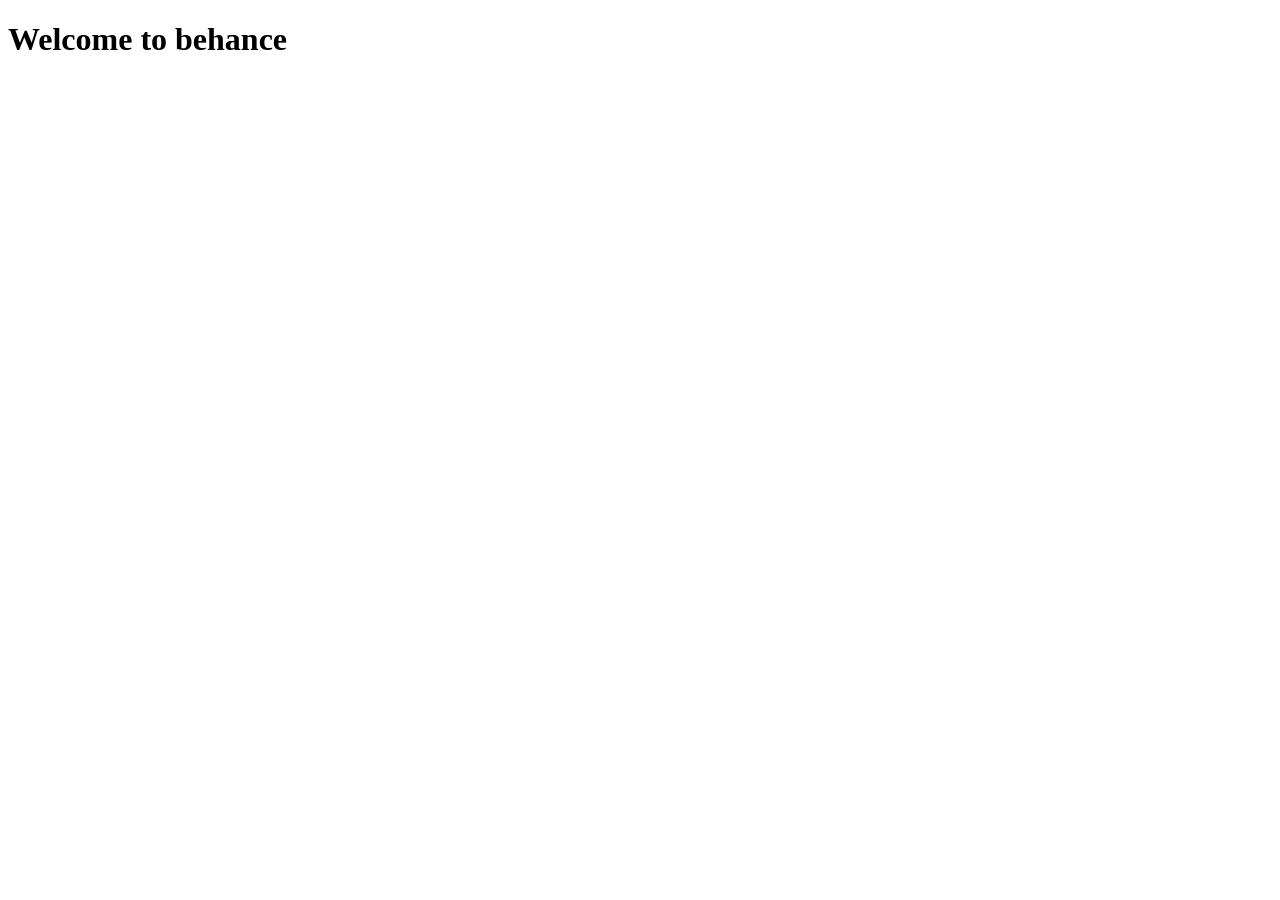
==== index.html @ bd097ae9 "all" ====
<!DOCTYPE html>
<html lang="en">
<head>
    <meta charset="UTF-8">
    <meta name="viewport" content="width=device-width, initial-scale=1.0">
    <title>Document</title>
</head>
<body>
    <div>
        <h1>Welcome to behance</h1>
    </div>
</body>
</html>
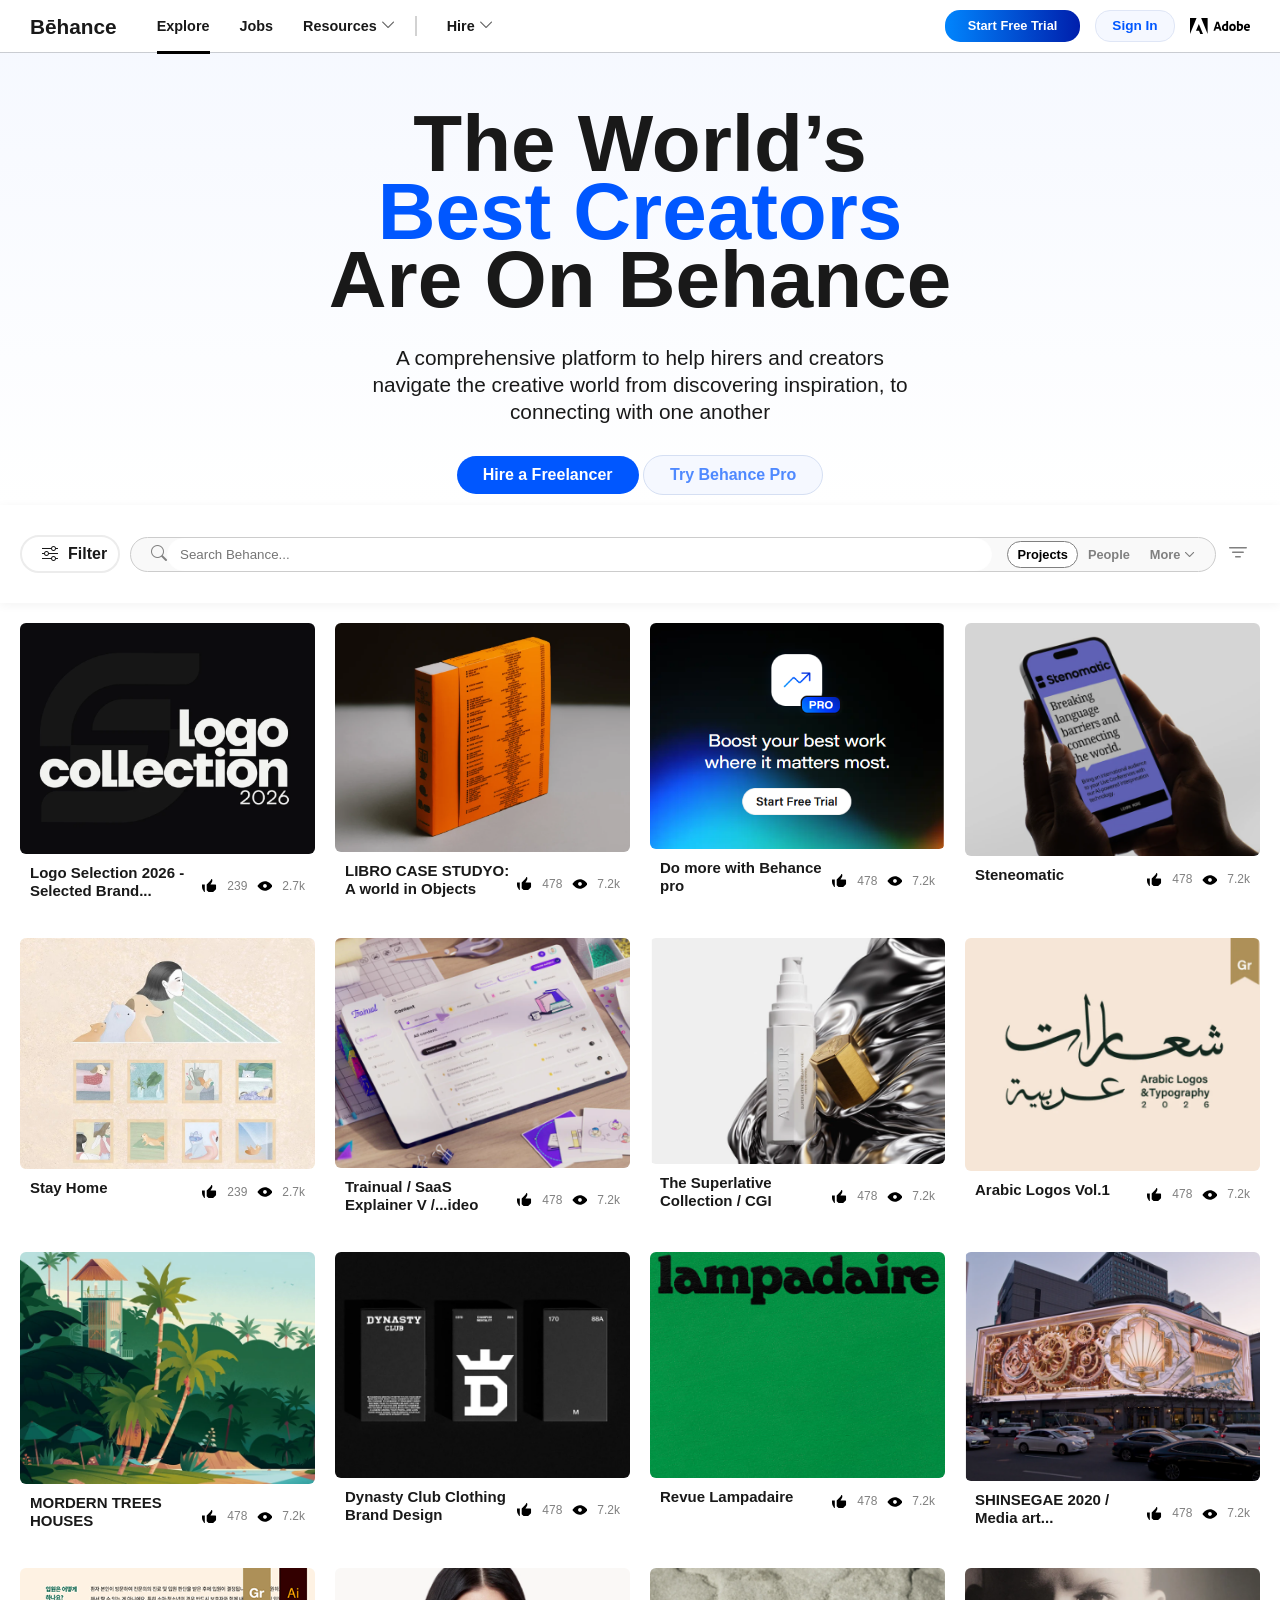
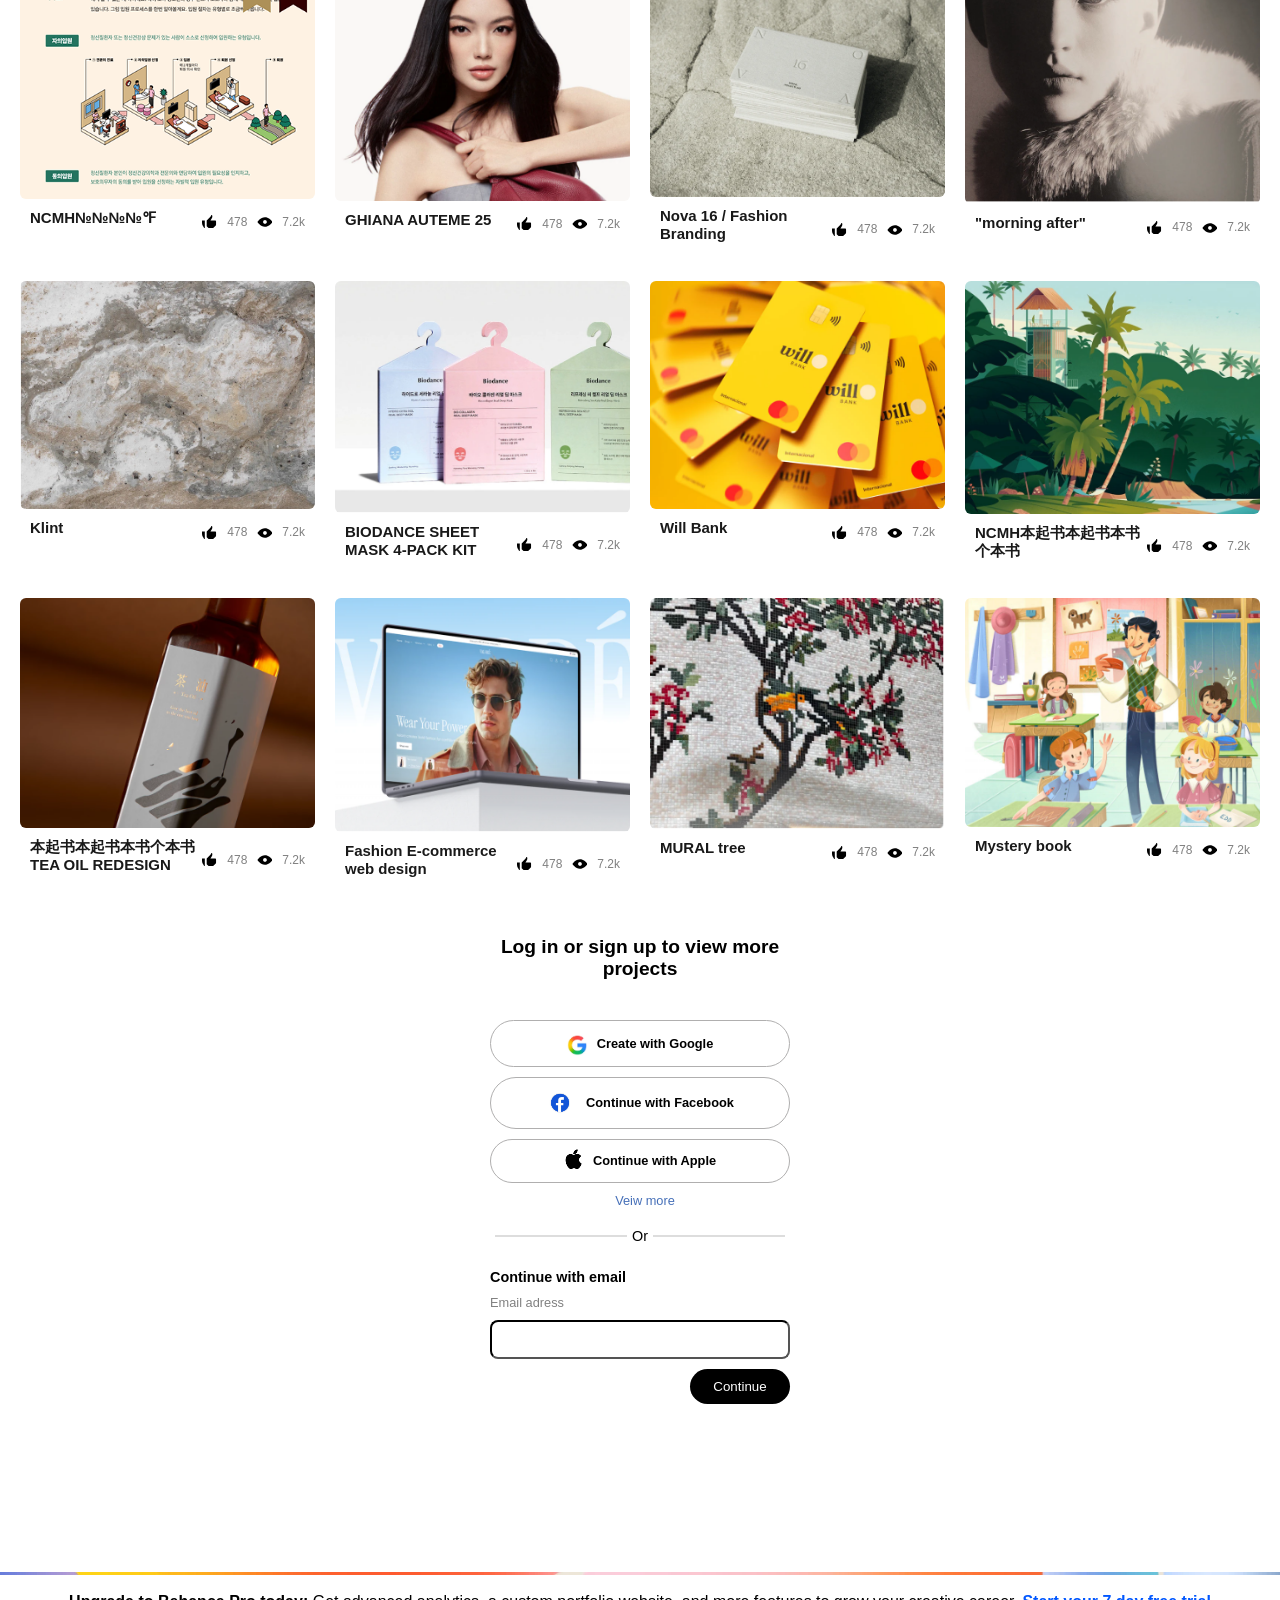
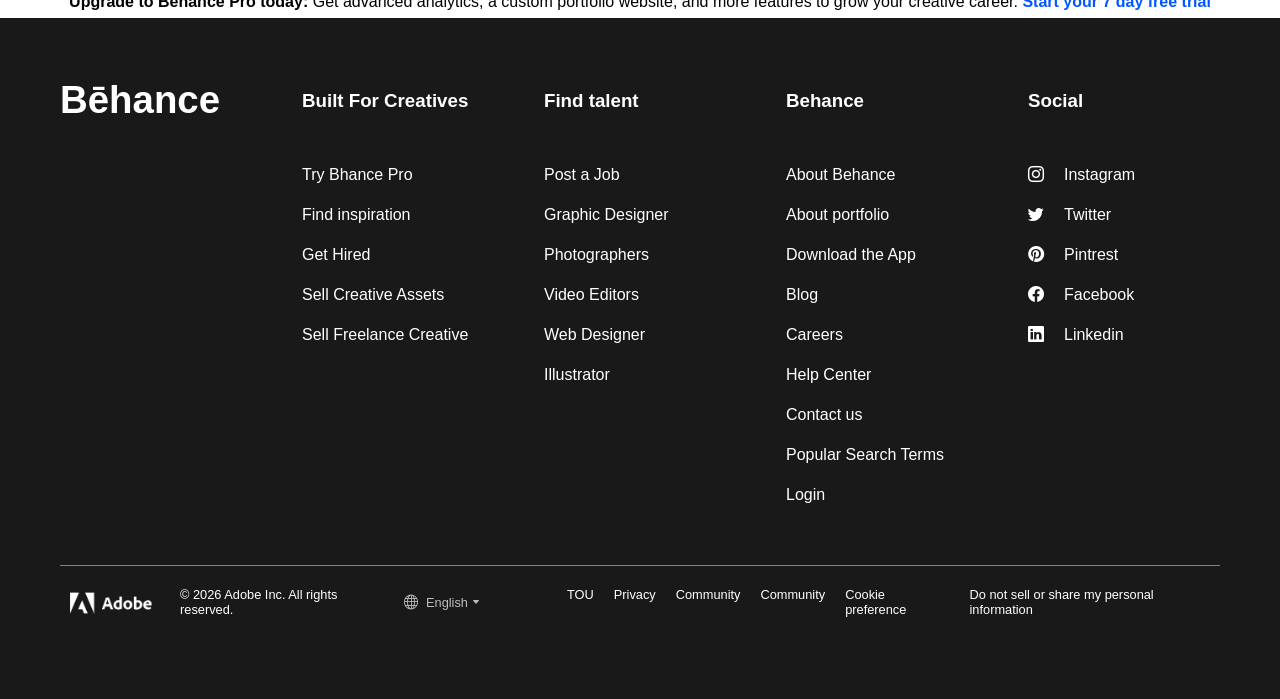
==== commit c9ade2f7: "all" ====
--- a/index.html
+++ b/index.html
@@ -1,13 +1,739 @@
 <!DOCTYPE html>
 <html lang="en">
+
 <head>
+    <link rel="stylesheet" href="./Css/behance.css">
     <meta charset="UTF-8">
     <meta name="viewport" content="width=device-width, initial-scale=1.0">
-    <title>Document</title>
+    <link rel="icon" type="image/svg+xml" href="./Multimedia/images/title icon.png">
+    <link rel="stylesheet" href="https://cdn.jsdelivr.net/npm/bootstrap-icons@1.13.1/font/bootstrap-icons.min.css">
+    <title>Behance</title>
 </head>
+
 <body>
-    <div>
-        <h1>Welcome to behance</h1>
+
+    <!-- Header -->
+    <header>
+        <div class="container">
+            <span class="Be"><i class="bi bi-list"></i>
+                <h3>Bē</h3>
+            </span>
+            <h2><a class="behance" href="https://www.behance.net/">Bēhance</a></h2>
+
+            <nav class="nav-links">
+                <div class="nav-menu">
+                    <div><a class="Explore" href="">Explore</a></div>
+                    <div><a class="Jobs" href="">Jobs</a></div>
+
+                    <!-- Drop-1 -->
+                    <div class="drop-down margin">
+                        <div class="drop-wrap">
+                            <a class="Resources" href="#">Resources <i class="bi-chevron-down"></i></a>
+                            <div class="drop1">
+                                <h3>Overview</h3>
+                                <h3>Career guides</h3>
+                                <a href="./html/commisioned.html"><h3>Commisioned Projects</h3></a>
+                                <h3>Creative Apprentice</h3>
+                            </div>
+                        </div>
+                    </div>
+
+                    <!-- Drop-2 -->
+                    <div class="drop-down">
+                        <div class="drop-wrap">
+                            <a class="Hire" href="">Hire <i class="bi-chevron-down"></i></a>
+                            <div class="drop2">
+                                <div class="menu1">
+                                    <h3><i class="bi bi-clipboard2-minus"></i> My Jobs</h3>
+                                    <h3><i class="bi bi-search"></i> Freelancers</h3>
+                                    <h3><i class="bi bi-info-circle"></i> Hiring on Behance</h3>
+                                    <h3><i class="bi bi-plus-circle"></i> Create New Job</h3>
+                                </div>
+                                <div class="menu2">
+                                    <h3>Logo Designer</h3>
+                                    <h3>Brand Designer</h3>
+                                    <h3>Website Designer</h3>
+                                    <h3>Illustrators</h3>
+                                    <h3>Social Media Designer</h3>
+                                </div>
+                            </div>
+                        </div>
+                    </div>
+                </div>
+            </nav>
+        </div>
+
+
+        <!-- Head-right -->
+        <div class="start">
+            <button class="bttn1"><a href="./html/signin-page.html">Start Free Trial</a></button>
+            <button class="bttn2">Sign In</button>
+
+            <div class="adobe drop-down">
+                <div class="drop-wrap vbg">
+                    <img src="./Multimedia/images/adobe.svg" alt="">
+                </div>
+
+                <!-- Drop-3 -->
+                <div class="menu-box">
+                    <div class="menu-item">
+                        <div class="left">
+                            <img class="A" src="./Multimedia/images/ADOBE RED IMG.png" alt="">
+                            <div class="text">
+                                <h4>Go to adobe.com</h4>
+                                <p>Access your apps, services, files, and more</p>
+                            </div>
+                        </div>
+                        <i class="bi bi-arrow-right arrow"></i>
+                    </div>
+
+                    <div class="menu-item">
+                        <div class="left">
+                            <img src="Multimedia/Images/adobe multi-colored.jpg" alt="">
+                            <!-- <i class="bi bi-stars icon"></i> -->
+                            <div class="text">
+                                <h4>Get Adobe Express free</h4>
+                                <p>Quickly make content from thousands of free templates</p>
+                            </div>
+                        </div>
+                        <i class="bi bi-arrow-right arrow"></i>
+                    </div>
+
+                    <div class="menu-item">
+                        <div class="left">
+                            <!-- <i class="bi bi-stack icon"></i> -->
+                            <img src="./Multimedia/Images/st adobe behance.png" alt="">
+                            <div class="text">
+                                <h4>30-day free trial of Adobe Stock</h4>
+                                <p>835M+ assets, plus edit with ease using generative AI</p>
+                            </div>
+                        </div>
+                        <i class="bi bi-arrow-right arrow"></i>
+                    </div>
+
+                    <div class="menu-item">
+                        <div class="left">
+                            <!-- <i class="bi bi-behance icon "></i> -->
+                            <img src="./Multimedia/Images/BE download.svg" alt="">
+                            <div class="text">
+                                <h4>7 day free trial of Behance Pro</h4>
+                                <p>Supercharge your creative career with Behance Pro</p>
+                            </div>
+                        </div>
+                        <i class="bi bi-arrow-right arrow"></i>
+                    </div>
+
+                </div>
+            </div>
+
+    </header>
+
+    <!--HERO SECTION  -->
+
+    <div class="hero">
+        <h2>The World’s <span>Best Creators</span>Are On Behance</h2>
+        <p>A comprehensive platform to help hirers and creators navigate the creative world from discovering
+            inspiration, to connecting with one another</p>
+        <div class="hero-buttons">
+            <button class="bttn3">Hire a Freelancer</button>
+            <button class="bttn4">Try Behance Pro</button>
+        </div>
     </div>
+
+
+    <!-- Search-bar -->
+    <div class="stick">
+        <div class="filter-bar">
+
+            <i class="bi bi-sliders slide"></i>
+            <button class="bttn-bar"><i class="bi bi-sliders"></i>Filter</button>
+
+            <div class="filter-left">
+                <div class="input-box">
+                    <i class="bi bi-search"></i>
+                    <input type="text" placeholder="Search Behance...">
+                </div>
+                <div class="filter-right">
+                    <a class="p-jects" href="">Projects <i class="bi-chevron-down"></i></a>
+                    <a class="projects" href="#">Projects</a>
+                    <a class="bar-hover" href="#">People</a>
+                    <a class="bar-hover" href="#">Assets</a>
+                    <a class="bar-hover" href="#">Images</a>
+                    <a class="people" href="">People</a>
+                    <a class="more" href="">More <i class="bi-chevron-down"></i></a>
+                    <i class="cloud bi bi-cloud-upload"></i>
+                    <i class="bi-chevron-down chevron"></i>
+                </div>
+            </div>
+
+
+            <div class="h">
+                <div><i class="filter bi bi-filter"></i></div>
+                <div class="Recommended">Recommended</div>
+                <div class="custom-drops">
+                    <i class="caret bi bi-caret-down-fill"></i>
+
+                    <div class="Recommended-drop">
+                        <a href="">Recommended</a>
+                        <a href="">Curated</a>
+                        <a href="">Most Appreciated</a>
+                        <a href="">Most Viewed</a>
+                        <a href="">Most Discussed</a>
+                        <a href="">Most Recent</a>
+                    </div>
+                </div>
+            </div>
+        </div>
+
+        <!-- Image-slider -->
+        <div class="gallery">
+            <div class="album-one">
+                <h4><img src="[data-uri]...U9ImV2ZW5vZGQiPjwvcGF0aD48IS0tXS0tPjwvZz48L3N2Zz4=" alt="">For you</h4>
+            </div>
+
+            <div class="album-two">
+                <h4>Following</h4>
+            </div>
+
+            <div class="album-two">
+                <h4>Graphic Design</h4>
+            </div>
+
+            <div class="album-three">
+                <h4>Photography</h4>
+            </div>
+
+            <div class="album-four">
+                <h4>Illustration</h4>
+            </div>
+
+            <div class="album-five">
+                <h4>3D Art</h4>
+            </div>
+
+            <div class="album-six">
+                <h4>UI/UX</h4>
+            </div>
+
+            <div class="album-seven">
+                <h4>Motion</h4>
+            </div>
+
+            <div class="album-eight">
+                <h4>Architechture</h4>
+            </div>
+
+            <div class="album-nine">
+                <h4>Product Design</h4>
+            </div>
+
+            <div class="album-10">
+                <h4>Fashion</h4>
+            </div>
+
+            <div class="album-11">
+                <h4>Advertising</h4>
+            </div>
+
+            <div class="album-12">
+                <h4>Fine Arts</h4>
+            </div>
+
+            <div class="album-13">
+                <h4>Crafts</h4>
+            </div>
+
+            <div class="album-14">
+                <h4>Game Design</h4>
+            </div>
+
+            <div class="album-15">
+                <h4>Sound</h4>
+            </div>
+
+            <div class="album-16">
+                <h4>Photoshop</h4>
+            </div>
+
+            <div class="album-17">
+                <h4>Illustrator</h4>
+            </div>
+
+            <div class="album-18">
+                <h4>InDesign</h4>
+            </div>
+
+            <div class="album-19">
+                <h4>Premire Pro</h4>
+            </div>
+
+            <div class="album-20">
+                <h4>After Effects</h4>
+            </div>
+
+            <div class="album-21">
+                <h4>Stock</h4>
+            </div>
+
+            <div class="album-22">
+                <h4>Capture</h4>
+            </div>
+
+            <div class="album-23">
+                <h4>Substance 3D Designer</h4>
+            </div>
+
+            <div class="album-24">
+                <h4>Substance 3D Painter</h4>
+            </div>
+
+            <div class="album-25">
+                <h4>Substance 3D Sampler</h4>
+            </div>
+
+            <div class="album-26">
+                <h4>Substance 3D Stager</h4>
+            </div>
+            <div class="album-27">
+                <h4>Fresco</h4>
+            </div>
+            <div class="album-28">
+                <h4>Generative</h4>
+            </div>
+        </div>
+    </div>
+
+
+    <!-- image-cards -->
+
+    <div class="card-container">
+
+        <!-- row-1 -->
+        <div class="card">
+            <img src="./Multimedia/images/logo collection.png">
+            <div class="content">
+                <h4>Logo Selection 2026 - Selected Brand...</h4>
+                <div class="stats">
+                    <span class="react"><img src="./Multimedia/images/react.svg" alt=""> 239</span>
+                    <span class="react"><img src="./Multimedia/images/views.svg" alt=""> 2.7k</span>
+                </div>
+            </div>
+        </div>
+
+        <div class="card">
+            <img src="./Multimedia/images/libero.png">
+            <div class="content">
+                <h4>LIBRO CASE STUDYO: A world in Objects</h4>
+                <div class="stats">
+                    <span class="react"><img src="./Multimedia/images/react.svg" alt=""> 478</span>
+                    <span class="react"><img src="./Multimedia/images/views.svg" alt=""> 7.2k</span>
+                </div>
+            </div>
+        </div>
+
+        <div class="card">
+            <img src="./Multimedia/images/Screenshot 2026-03-19 230214.png">
+            <div class="content">
+                <h4>Do more with Behance pro</h4>
+                <div class="stats">
+                    <span class="react"><img src="./Multimedia/images/react.svg" alt=""> 478</span>
+                    <span class="react"><img src="./Multimedia/images/views.svg" alt=""> 7.2k</span>
+                </div>
+            </div>
+        </div>
+
+        <div class="card">
+            <img src="./Multimedia/images/stenomatic.png">
+            <div class="content">
+                <h4>Steneomatic</h4>
+                <div class="stats">
+                    <span class="react"><img src="./Multimedia/images/react.svg" alt=""> 478</span>
+                    <span class="react"><img src="./Multimedia/images/views.svg" alt=""> 7.2k</span>
+                </div>
+            </div>
+        </div>
+
+        <div class="card">
+            <img src="./Multimedia/images/stay home.jpg">
+            <div class="content">
+                <h4>Stay Home</h4>
+                <div class="stats">
+                    <span class="react"><img src="./Multimedia/images/react.svg" alt=""> 239</span>
+                    <span class="react"><img src="./Multimedia/images/views.svg" alt=""> 2.7k</span>
+                </div>
+            </div>
+        </div>
+
+        <!-- row 2 -->
+
+        <div class="card">
+            <img src="./Multimedia/images/trainual - Copy.png">
+            <div class="content">
+                <h4>Trainual / SaaS Explainer V /...ideo</h4>
+                <div class="stats">
+                    <span class="react"><img src="./Multimedia/images/react.svg" alt=""> 478</span>
+                    <span class="react"><img src="./Multimedia/images/views.svg" alt=""> 7.2k</span>
+                </div>
+            </div>
+        </div>
+
+        <div class="card">
+            <img src="Multimedia/images/super.png">
+            <div class="content">
+                <h4>The Superlative Collection / CGI</h4>
+                <div class="stats">
+                    <span class="react"><img src="./Multimedia/images/react.svg" alt=""> 478</span>
+                    <span class="react"><img src="./Multimedia/images/views.svg" alt=""> 7.2k</span>
+                </div>
+            </div>
+        </div>
+
+        <div class="card">
+            <img src="./Multimedia/images/arabic.png">
+            <div class="content">
+                <h4>Arabic Logos Vol.1</h4>
+                <div class="stats">
+                    <span class="react"><img src="./Multimedia/images/react.svg" alt=""> 478</span>
+                    <span class="react"><img src="./Multimedia/images/views.svg" alt=""> 7.2k</span>
+                </div>
+            </div>
+        </div>
+
+        <div class="card">
+            <img src="./Multimedia/images/modern tree.png">
+            <div class="content">
+                <h4>MORDERN TREES HOUSES</h4>
+                <div class="stats">
+                    <span class="react"><img src="./Multimedia/images/react.svg" alt=""> 478</span>
+                    <span class="react"><img src="./Multimedia/images/views.svg" alt=""> 7.2k</span>
+                </div>
+            </div>
+        </div>
+
+        <div class="card">
+            <img src="./Multimedia/images/dynasty.png">
+            <div class="content">
+                <h4>Dynasty Club Clothing Brand Design</h4>
+                <div class="stats">
+                    <span class="react"><img src="./Multimedia/images/react.svg" alt=""> 478</span>
+                    <span class="react"><img src="./Multimedia/images/views.svg" alt=""> 7.2k</span>
+                </div>
+            </div>
+        </div>
+
+
+        <!-- row 3 -->
+
+        <div class="card">
+            <img src="./Multimedia/images/lampadaire.png">
+            <div class="content">
+                <h4>Revue Lampadaire</h4>
+                <div class="stats">
+                    <span class="react"><img src="./Multimedia/images/react.svg" alt=""> 478</span>
+                    <span class="react"><img src="./Multimedia/images/views.svg" alt=""> 7.2k</span>
+                </div>
+            </div>
+        </div>
+
+        <div class="card">
+            <img src="./Multimedia/images/shin.png">
+            <div class="content">
+                <h4>SHINSEGAE 2020 / Media art...</h4>
+                <div class="stats">
+                    <span class="react"><img src="./Multimedia/images/react.svg" alt=""> 478</span>
+                    <span class="react"><img src="./Multimedia/images/views.svg" alt=""> 7.2k</span>
+                </div>
+            </div>
+        </div>
+
+        <div class="card">
+            <img src="./Multimedia/images/Ncmh.png">
+            <div class="content">
+                <h4>NCMH№№№№℉</h4>
+                <div class="stats">
+                    <span class="react"><img src="./Multimedia/images/react.svg" alt=""> 478</span>
+                    <span class="react"><img src="./Multimedia/images/views.svg" alt=""> 7.2k</span>
+                </div>
+            </div>
+        </div>
+
+        <div class="card">
+            <img src="./Multimedia/images/THIANA.png">
+            <div class="content">
+                <h4>GHIANA AUTEME 25</h4>
+                <div class="stats">
+                    <span class="react"><img src="./Multimedia/images/react.svg" alt=""> 478</span>
+                    <span class="react"><img src="./Multimedia/images/views.svg" alt=""> 7.2k</span>
+                </div>
+            </div>
+        </div>
+
+        <div class="card">
+            <img src="./Multimedia/images/nova 16.png">
+            <div class="content">
+                <h4>Nova 16 / Fashion Branding</h4>
+                <div class="stats">
+                    <span class="react"><img src="./Multimedia/images/react.svg" alt=""> 478</span>
+                    <span class="react"><img src="./Multimedia/images/views.svg" alt=""> 7.2k</span>
+                </div>
+            </div>
+        </div>
+
+
+        <!-- row 4 -->
+
+        <div class="card">
+            <img src="./Multimedia/images/morning after.png">
+            <div class="content">
+                <h4>"morning after"</h4>
+                <div class="stats">
+                    <span class="react"><img src="./Multimedia/images/react.svg" alt=""> 478</span>
+                    <span class="react"><img src="./Multimedia/images/views.svg" alt=""> 7.2k</span>
+                </div>
+            </div>
+        </div>
+
+        <div class="card">
+            <img src="./Multimedia/images/klint.png">
+            <div class="content">
+                <h4>Klint</h4>
+                <div class="stats">
+                    <span class="react"><img src="./Multimedia/images/react.svg" alt=""> 478</span>
+                    <span class="react"><img src="./Multimedia/images/views.svg" alt=""> 7.2k</span>
+                </div>
+            </div>
+        </div>
+
+        <!-- row 5 -->
+        <div class="card">
+            <img src="./Multimedia/images/biodance sheet.png">
+            <div class="content">
+                <h4>BIODANCE SHEET MASK 4-PACK KIT</h4>
+                <div class="stats">
+                    <span class="react"><img src="./Multimedia/images/react.svg" alt=""> 478</span>
+                    <span class="react"><img src="./Multimedia/images/views.svg" alt=""> 7.2k</span>
+                </div>
+            </div>
+        </div>
+
+        <div class="card">
+            <img src="./Multimedia/images/will.png">
+            <div class="content">
+                <h4>Will Bank</h4>
+                <div class="stats">
+                    <span class="react"><img src="./Multimedia/images/react.svg" alt=""> 478</span>
+                    <span class="react"><img src="./Multimedia/images/views.svg" alt=""> 7.2k</span>
+                </div>
+            </div>
+        </div>
+
+        <div class="card">
+            <img src="./Multimedia/images/modern tree.png">
+            <div class="content">
+                <h4>NCMH本起书本起书本书个本书</h4>
+                <div class="stats">
+                    <span class="react"><img src="./Multimedia/images/react.svg" alt=""> 478</span>
+                    <span class="react"><img src="./Multimedia/images/views.svg" alt=""> 7.2k</span>
+                </div>
+            </div>
+        </div>
+
+        <div class="card">
+            <img src="./Multimedia/images/tea oil.png">
+            <div class="content">
+                <h4>本起书本起书本书个本书TEA OIL REDESIGN</h4>
+                <div class="stats">
+                    <span class="react"><img src="./Multimedia/images/react.svg" alt=""> 478</span>
+                    <span class="react"><img src="./Multimedia/images/views.svg" alt=""> 7.2k</span>
+                </div>
+            </div>
+        </div>
+
+        <!-- row 6 -->
+        <div class="card">
+            <img src="./Multimedia/images/fashion e.png">
+            <div class="content">
+                <h4>Fashion E-commerce web design</h4>
+                <div class="stats">
+                    <span class="react"><img src="./Multimedia/images/react.svg" alt=""> 478</span>
+                    <span class="react"><img src="./Multimedia/images/views.svg" alt=""> 7.2k</span>
+                </div>
+            </div>
+        </div>
+
+        <div class="card">
+            <img src="./Multimedia/images/mural.png">
+            <div class="content">
+                <h4>MURAL tree</h4>
+                <div class="stats">
+                    <span class="react"><img src="./Multimedia/images/react.svg" alt=""> 478</span>
+                    <span class="react"><img src="./Multimedia/images/views.svg" alt=""> 7.2k</span>
+                </div>
+            </div>
+        </div>
+
+        <div class="card">
+            <img src="./Multimedia/images/A mistery.png">
+            <div class="content">
+                <h4>Mystery book</h4>
+                <div class="stats">
+                    <span class="react"><img src="./Multimedia/images/react.svg" alt=""> 478</span>
+                    <span class="react"><img src="./Multimedia/images/views.svg" alt=""> 7.2k</span>
+                </div>
+            </div>
+        </div>
+
+        <div class="card">
+            <div class="none">
+                <img src="./Multimedia/images/brightens.png">
+                <div class="content">
+                    <h4></h4>
+                    <div class="stats">
+                        <span class="react"><img src="./Multimedia/images/react.svg" alt=""> 478</span>
+                        <span class="react"><img src="./Multimedia/images/views.svg" alt=""> 7.2k</span>
+                    </div>
+                </div>
+            </div>
+        </div>
+    </div>
+
+    <!-- sign in options -->
+    <div class="signin-options">
+        <h2>Log in or sign up to view more projects</h2>
+
+        <div class="opt">
+            <span><img style="width: 20px;" src="./Multimedia/images/google icon.jpg" alt="">Create with Google</span>
+        </div>
+
+        <div class="opt">
+            <span><img src="./Multimedia/images/facebook icon.png" alt="">Continue with Facebook</span>
+        </div>
+
+        <div class="opt">
+            <span><i style="font-size: 1.2rem;" class="bi bi-apple"></i>Continue with Apple</span>
+        </div>
+
+        <div class="more">
+            <p>Veiw more</p>
+        </div>
+
+        <div class="or">
+            <p>Or</p>
+        </div>
+
+        <div class="mail-holder">
+            <h3>Continue with email</h3>
+            <p>Email adress</p>
+            <input type="" placeholder="">
+            <div class="bttn-con">
+                <button>Continue</button>
+            </div>
+        </div>
+    </div>
+
+    <div class="position">
+    <!-- line -->
+      <div class="Line">
+        <img src="./Multimedia/images/creator-pro-upsell-banner-border.webp" alt="">
+
+        <div class="Upgrade">
+            <h4><span class="bold">Upgrade to Behance Pro today:</span> <span class="light">Get advanced analytics, a
+                    custom
+                    portfolio website, and more features to grow your creative career.
+                </span><span class="blue">Start your 7 day free trial</span></h4>
+        </div>
+    </div>
+
+    <!-- FOOTER -->
+    <footer>
+        <div class="foot">
+
+            <div class="column">
+                <h1>Bēhance</h1>
+            </div>
+
+            <div class="col">
+                <h3>Built For Creatives</h3>
+                <p>Try Bhance Pro</p>
+                <p>Find inspiration</p>
+                <p>Get Hired</p>
+                <p>Sell Creative Assets</p>
+                <p>Sell Freelance Creative</p>
+            </div>
+
+            <div class="col">
+                <h3>Find talent</h3>
+                <p>Post a Job</p>
+                <p>Graphic Designer</p>
+                <p>Photographers</p>
+                <p>Video Editors</p>
+                <p>Web Designer</p>
+                <p>Illustrator</p>
+            </div>
+
+            <div class="col">
+                <h3>Behance</h3>
+                <p>About Behance</p>
+                <p>About portfolio</p>
+                <p>Download the App</p>
+                <p>Blog</p>
+                <p>Careers</p>
+                <p><a href="./html/help-centre.html" style="color: white; text-decoration: none;">Help Center</a></p>
+                <p>Contact us</p>
+                <p>Popular Search Terms</p>
+                <p>Login</p>
+            </div>
+
+            <div class="col">
+                <div class="social">
+                    <h3>Social</h3>
+                    <p><i class="bi bi-instagram"></i>Instagram</p>
+                    <p><i class="bi bi-twitter"></i>Twitter</p>
+                    <p><i class="bi bi-pinterest"></i>Pintrest</p>
+                    <p><i class="bi bi-facebook"></i>Facebook</p>
+                    <p><i class="bi bi-linkedin"></i>Linkedin</p>
+                </div>
+            </div>
+        </div>
+        <div class="footer-down">
+            <div class="row-1">
+                <img src="./Multimedia/images/adobe whitr.png" alt="">
+                <h4>© 2026 Adobe Inc. All rights reserved.</h4>
+            </div>
+
+            <div class="row">
+                <div class="footer-drop">
+                    <i class="bi bi-globe"></i>
+                    <div class="footer-select-wrap">
+                        <select name="language" id="language">
+                            <option value="en-us">English</option>
+                            <option value="cs">Cestina</option>
+                            <option value="de">Deutsch</option>
+                            <option value="es">Espanol</option>
+                            <option value="fr">Francais</option>
+                            <option value="it">Italiano</option>
+                            <option value="nl">Nederlands</option>
+                            <option value="pl">Polski</option>
+                            <option value="pt-br">Portugues (Brasil)</option>
+                            <option value="sv">Svenska</option>
+                            <option value="tr">Turkce</option>
+                        </select>
+                        <i class="bi bi-caret-down-fill" aria-hidden="true"></i>
+                    </div>
+                </div>
+                <div class="TOU">
+                    <h4>TOU</h4>
+                    <h4>Privacy</h4>
+                    <h4>Community</h4>
+                    <h4>Community</h4>
+                    <h4 class="cook">Cookie preference</h4>
+                    <h4 class="do">Do not sell or share my personal information</h4>
+                </div>
+            </div>
+        </div>
+    </footer>
+
+  </div>
 </body>
-</html>+
+</html>
--- a/Css/behance.css
+++ b/Css/behance.css
@@ -0,0 +1,1897 @@
+* {
+    margin: 0;
+    padding: 0;
+    box-sizing: border-box;
+
+}
+
+body {
+    font-family: "Acumin Pro", "Helvetica Neue", Helvetica, Arial, sans-serif;
+}
+
+header {
+    position: fixed;
+    background-color: white;
+    top: 0;
+    width: 100%;
+    display: flex;
+    justify-content: space-between;
+    align-items: center;
+    z-index: 1000;
+    box-shadow: rgba(0, 0, 0, 0.176) 0px 1px;
+    padding: 10px 30px;
+}
+
+
+/*  */
+.people {
+    display: none;
+    color: gray;
+
+}
+
+.more {
+    display: none;
+    color: gray;
+    margin-left: 10px;
+}
+
+.chevron {
+    display: none;
+}
+
+.p-jects {
+    display: none;
+}
+
+.slide {
+    display: none;
+}
+
+/*  */
+
+.Be {
+    display: none;
+    font-family: "Acumin Pro", "Helvetica Neue", Helvetica, Arial, sans-serif;
+}
+
+.container {
+    display: flex;
+    align-items: center;
+    gap: 40px;
+}
+
+.behance {
+    font-family: "Acumin Pro", "Helvetica Neue", Helvetica, Arial, sans-serif;
+    font-size: 1.3rem;
+    font-weight: 600;
+    line-height: 15.6px;
+    text-decoration: none;
+    color: rgb(25, 25, 25);
+}
+
+.nav-menu {
+    display: flex;
+    gap: 30px;
+    align-items: center;
+}
+
+.nav-links a {
+    font-family: acumin-pro, "Acumin Pro", "Helvetica Neue", Helvetica, Arial, sans-serif;
+    font-size: 0.9rem;
+    font-weight: 600;
+    line-height: 20.8px;
+    color: rgb(25, 25, 25);
+    text-decoration: none;
+}
+
+.bi-chevron-down {
+    color: rgb(154, 154, 154);
+    stroke-width: 20px;
+    line-height: 10px;
+    font-size: 0.9rem;
+    filter: drop-shadow(0 0 0.5px black);
+}
+
+.Explore {
+    border-bottom: 3px solid black;
+    padding-bottom: 17px;
+}
+
+.Jobs:hover {
+    border-bottom: 3px solid black;
+    padding-bottom: 17px;
+}
+
+
+.Resources {
+    padding-right: 20px;
+    border-right: 2px solid rgba(0, 0, 0, 0.176);
+}
+
+.drop-down {
+    position: relative;
+}
+
+.drop-down::after {
+    content: "";
+    position: absolute;
+    top: 100%;
+    left: 0;
+    width: 100%;
+    height: 12px;
+}
+
+.drop-wrap {
+    display: flex;
+    align-items: center;
+}
+
+
+.drop1 {
+    display: none;
+    padding: 20px;
+    background-color: white;
+    position: absolute;
+    border-radius: 8px;
+    top: 100%;
+    left: 0;
+    min-width: 220px;
+    font-family: "Acumin Pro", "Helvetica Neue", Helvetica, Arial, sans-serif;
+    font-size: 0.75rem;
+    font-weight: 600;
+    line-height: 2;
+    box-shadow: 0 0px 2px rgba(0, 0, 0, 0.426);
+    cursor: pointer;
+    transition: 0.3s ease;
+}
+
+.drop-down.margin .drop1 {
+    margin-top: 9px;
+}
+
+.margin {
+    margin: 0;
+}
+
+.nav-links .drop-down:hover .drop1 {
+    display: block;
+}
+.drop1 a{
+    font-size: 12px;
+}
+.drop1 h3:hover {
+    color: rgb(23, 79, 192);
+}
+
+.bi-chevron-down {
+    color: rgb(154, 154, 154);
+    stroke-width: 20px;
+    line-height: 10px;
+    /* border: 1px solid black; */
+    font-size: 0.9rem;
+    filter: drop-shadow(0 0 0.5px black);
+}
+
+.drop2 {
+    display: none;
+    background-color: white;
+    position: absolute;
+    border-radius: 8px;
+    top: 100%;
+    left: 0;
+    min-width: 220px;
+    font-family: "Acumin Pro", "Helvetica Neue", Helvetica, Arial, sans-serif;
+    font-size: 0.75rem;
+    font-weight: 600;
+    line-height: 2;
+    box-shadow: 0 0px 2px rgba(0, 0, 0, 0.426);
+    cursor: pointer;
+}
+
+.drop-down .drop2 {
+    margin-top: 9px;
+}
+
+.nav-links .drop-down:hover .drop2 {
+    display: block;
+}
+/* .drop1::before,
+.drop2::before {
+    content: "";
+    position: absolute;
+    top: -12px;
+    left: 0;
+    width: 100%;
+    height: 12px;
+} */
+
+
+.menu1 {
+    border-bottom: 1px solid gray;
+    padding: 20px;
+}
+
+.menu1 h3 {
+    display: flex;
+    gap: 10px;
+}
+
+.menu1 h3:hover {
+    color: rgb(3, 81, 232)
+}
+
+.menu2 {
+    font-family: acumin-pro, "Acumin Pro", "Helvetica Neue", Helvetica, Arial, sans-serif;
+    font-size: 0.7rem;
+    font-weight: lighter;
+    padding: 20px;
+
+}
+
+.menu2 h3 {
+    color: gray;
+}
+
+.menu2 h3:hover {
+    color: rgb(3, 81, 232)
+}
+
+
+.bttn1{
+    font-family: acumin-pro, "Acumin Pro", "Helvetica Neue", Helvetica, Arial, sans-serif;
+    font-size: 0.8rem;
+    font-weight: 600;
+    line-height: 18px;
+    color: white;
+    background: linear-gradient(to right, #0185fd, #001fac);
+    height: 32px;
+    width: 135px;
+    border: none;
+    border-radius: 15px;
+    cursor: pointer;
+}
+
+.bttn1 a{
+    text-decoration: none;
+    color: white;
+}
+
+.bttn2 {
+    font-family: "Acumin Pro", "Helvetica Neue", Helvetica, Arial, sans-serif;
+    font-size: 0.85rem;
+    font-weight: 600;
+    line-height: 14px;
+    color: rgb(0, 87, 255);
+    height: 32px;
+    width: 80px;
+    border-radius: 15px;
+    border: 1px solid rgb(223, 230, 246);
+    background-color: rgb(245, 248, 255);
+}
+
+.bttn2:hover {
+    cursor: pointer;
+    background: rgb(224, 234, 255);
+}
+
+.start {
+    display: flex;
+    gap: 15px;
+    align-items: center;
+}
+
+.vbg img {
+    display: flex;
+    width: 60px;
+}
+
+.adobe {
+    position: relative;
+}
+
+/* .adobe::after {
+    content: "";
+    position: absolute;
+    top: 100%;
+    right: 0;
+    width: 420px;
+    height: 14px;
+} */
+
+/* .menu-box::before {
+    content: '';
+    position: absolute;
+    top: -10px;
+    left: 90px;
+    border-left: 9px solid transparent;
+    border-right: 9px solid transparent;
+    border-bottom: solid white;
+    z-index: -1;
+} */
+
+.menu-box {
+    display: none;
+    width: 420px;
+    background: #fff;
+    border-radius: 12px;
+    right: -25px;
+    top: 100%;
+    margin-top: 9px;
+    padding: 15px;
+    box-shadow: 0 4px 15px rgba(0, 0, 0, 0.1);
+    position: absolute;
+}
+
+.menu-item {
+    border: 1px solid rgba(0, 85, 255, 0.567);
+    display: flex;
+    align-items: center;
+    justify-content: space-between;
+    padding: 14px;
+    border-radius: 10px;
+    background-color: rgb(245, 248, 255);
+    margin-bottom: 10px;
+}
+
+.menu-item:hover {
+    background: rgb(222, 232, 255);
+    cursor: pointer;
+}
+.menu-box .menu-item{
+    margin-top: 9px;
+}
+.left {
+    display: flex;
+    gap: 20px;
+}
+
+.left .A {
+    height: 17px;
+}
+
+.left img {
+    margin: auto;
+    padding-right: 20px;
+    border-right: 1px solid rgba(0, 85, 255, 0.567);
+    width: 40px;
+    height: 20px;
+}
+
+.icon {
+    font-size: 22px;
+}
+
+.text h4 {
+    font-family: "Acumin Pro", "Helvetica Neue", Helvetica, Arial, sans-serif;
+    color: rgb(0, 87, 255);
+    font-size: 0.9rem;
+}
+
+.text p {
+    margin: 2px 0 0;
+    font-family: "Acumin Pro", "Helvetica Neue", Helvetica, Arial, sans-serif;
+    color: rgb(0, 87, 255);
+    font-size: 0.7rem;
+}
+
+.arrow {
+    font-size: 18px;
+    color: #2563eb;
+}
+
+.drop-down.adobe:hover .menu-box {
+    display: block;
+    opacity: 1;
+}
+
+.hero {
+    background: linear-gradient(to bottom, rgb(245, 248, 255), rgb(255, 255, 255));
+    /* background-image: url(../Multimedia/Creative\ array\ of\ diverse\ visuals.png); */
+    margin-top: 10px;
+    text-align: center;
+    z-index: 10;
+    display: flex;
+    flex-direction: column;
+    gap: 30px;
+    padding: 10px ;
+    padding-top: 90px;
+}
+
+.hero h2 {
+    font-family: acumin-pro-wide, "Acumin Pro Wide", "Helvetica Neue", Helvetica, Arial, sans-serif;
+    font-size: 80px;
+    font-weight: 600;
+    line-height: 68px;
+    color: rgb(25, 25, 25);
+}
+
+.hero span {
+    color: rgb(0, 87, 255);
+    display: block;
+}
+
+.hero P {
+    margin: auto;
+    width: 550px;
+    font-family: acumin-pro-wide, "Acumin Pro Wide", "Helvetica Neue", Helvetica, Arial, sans-serif;
+    font-size: 1.3rem;
+    line-height: 1.3;
+    font-weight: 400;
+    color: rgb(25, 25, 25);
+}
+
+.bttn3 {
+    background: rgb(0, 87, 255);
+    color: white;
+    padding: 10px 26px;
+    border: none;
+    border-radius: 30px;
+    font-size: 1rem;
+    font-weight: 600;
+}
+
+.bttn3:hover {
+    background: rgb(2, 65, 192);
+}
+
+.bttn4 {
+    padding: 10px 26px;
+    border-radius: 30px;
+    border: 1px solid rgb(213, 223, 243);
+    background: rgb(245, 248, 255);
+    font-family: acumin-pro-wide, "Acumin Pro Wide", "Helvetica Neue", Helvetica, Arial, sans-serif;
+    font-size: 1rem;
+    font-weight: 600;
+    color: rgba(0, 85, 255, 0.683);
+}
+
+.bttn4:hover {
+    background: rgb(229, 237, 254);
+}
+
+.stick {
+    position: sticky;
+    top: 52.6px;
+    z-index: 999;
+}
+
+.filter-bar {
+    background: white;
+    padding: 30px 20px;
+    display: flex;
+    gap: 10px;
+    justify-content: space-between;
+    box-shadow: 0 2px 10px rgba(0, 0, 0, 0.05);
+    align-items: center;
+    z-index: 10;
+}
+
+.filter-left {
+    border: 1px solid rgb(204, 204, 204);
+    background-color: rgb(249, 249, 249);
+    border-radius: 90px;
+    padding: 0px 20px;
+    width: 100%;
+    display: flex;
+    gap: 15px;
+    align-items: center;
+}
+
+.bttn-bar {
+    font-family: "Acumin Pro", "Helvetica Neue", Helvetica, Arial, sans-serif;
+    font-size: 1rem;
+    font-weight: 600;
+    line-height: normal;
+    color: rgb(25, 25, 25);
+    display: flex;
+    gap: 10px;
+    padding: 8px 20px;
+    border-radius: 20px;
+    width: 100px;
+    border: 2px solid rgb(236, 236, 236);
+    background-color: white;
+}
+
+.bttn-bar:hover {
+    background-color: rgb(239, 236, 236);
+}
+
+.input-box {
+    flex: 1;
+    display: flex;
+    align-items: center;
+}
+
+.input-box input {
+    flex: 1;
+    padding: 8px 12px;
+    border-radius: 20px;
+    outline: none;
+    border: 1px solid #ffffff;
+}
+
+.input-box i {
+    color: gray;
+}
+
+.input-box input::placeholder::after {
+    border: none;
+}
+
+.filter-right {
+    display: flex;
+    gap: 10px;
+    align-items: center;
+}
+
+.filter-right a {
+    text-decoration: none;
+    font-family: "Acumin Pro", "Helvetica Neue", Helvetica, Arial, sans-serif;
+    font-size: 0.8rem;
+    font-weight: 600;
+    line-height: normal;
+}
+
+.projects {
+    color: black;
+    font-weight: 700;
+}
+
+.bar-hover {
+    color: gray;
+    padding: 5px 9px;
+    border: 1px solid transparent;
+}
+
+.bar-hover:hover {
+    padding: 5px 9px;
+    border: 1px solid gray;
+    color: #000;
+    background-color: white;
+    border-radius: 20px;
+}
+
+.filter-right .projects {
+    padding: 5px 9px;
+    border: 1px solid gray;
+    background-color: white;
+    border-radius: 20px;
+}
+
+.cloud {
+    padding-left: 20px;
+    color: gray;
+    border-left: 1px solid;
+}
+
+.cloud:hover {
+    color: black;
+}
+
+
+.h {
+    display: flex;
+    align-items: center;
+    gap: 10px;
+}
+
+.filter {
+    font-size: 1.5rem;
+    color: gray;
+}
+
+.caret {
+    font-size: 0.8rem;
+    color: gray;
+}
+
+.custom-drops {
+    z-index: 1000;
+}
+
+.Recommended-drop {
+    position: absolute;
+    right: 0;
+    line-height: 2;
+    z-index: 2000;
+    background-color: white;
+    display: none;
+    box-shadow: 0 8px 16px rgba(0, 0, 0, 0.2);
+    padding: 10px;
+}
+
+.Recommended {
+    color: #000;
+    font-size: 0.9rem;
+    font-weight: 500;
+    font-family: "Acumin Pro", "Helvetica Neue", Helvetica, Arial, sans-serif;
+}
+
+.Recommended-drop a:hover {
+    color: #2a41ef;
+}
+
+.Recommended-drop a {
+    color: #000;
+    font-size: 0.9rem;
+    font-family: "Acumin Pro", "Helvetica Neue", Helvetica, Arial, sans-serif;
+    text-decoration: none;
+    display: flex;
+    gap: 10px;
+}
+
+.custom-drops:hover .Recommended-drop {
+    display: block;
+}
+
+
+.gallery {
+    position: sticky;
+    top: 55px;
+    display: flex;
+    gap: 10px;
+    overflow-x: auto;
+    scroll-behavior: smooth;
+    font-family: "Acumin Pro", "Helvetica Neue", Helvetica, Arial, sans-serif;
+    padding: 10px;
+    font-size: 14px;
+    font-weight: 600;
+    line-height: 14px;
+    padding: 20px;
+    background-color: white;
+}
+
+
+.gallery::-webkit-scrollbar {
+    display: none;
+}
+
+.gallery div {
+    flex-shrink: 0;
+}
+
+
+.album-one {
+    background: linear-gradient(185deg, rgba(16, 10, 10, 0.938), rgba(255, 255, 255, 0.153)), url('https://a5.behance.net/8716beb1e5bcb7489956a799a2b56788de4ab437/img/explore/following_background.webp');
+    background-repeat: no-repeat;
+    width: 10%;
+    border-radius: 7px;
+    height: 50px;
+    text-align: center;
+    padding-top: 20px;
+    color: white;
+}
+
+.album-one:hover {
+    background: rgba(3, 86, 239, 0.837);
+    transition: all 0.3s ease-in-out;
+}
+
+
+.album-two {
+    background: linear-gradient(185deg, rgba(16, 10, 10, 0.938), rgba(255, 255, 255, 0.153)), url("https://a5.behance.net/8716beb1e5bcb7489956a799a2b56788de4ab437/img/explore/for_you_background.webp");
+    background-repeat: no-repeat;
+    width: 11%;
+    border-radius: 7px;
+    height: 50px;
+    text-align: center;
+    color: white;
+    padding-top: 20px;
+}
+
+.album-two:hover {
+    background: rgba(3, 86, 239, 0.837);
+    transition: all 0.3s ease-in-out;
+}
+
+.album-three {
+    background: linear-gradient(185deg, rgba(16, 10, 10, 0.938), rgba(255, 255, 255, 0.153)), url("https://mir-s3-cdn-cf.behance.net/projects/202/f1dfa3244663129.Y3JvcCwxODQ2LDE0NDMsMCwzMQ.png");
+    background-repeat: no-repeat;
+    width: 12%;
+    border-radius: 7px;
+    height: 50px;
+    text-align: center;
+    color: white;
+    text-align: center;
+    padding-top: 20px;
+}
+
+.album-three:hover {
+    background: rgba(3, 86, 239, 0.837);
+    transition: all 0.3s ease-in-out;
+}
+
+.album-four {
+    background: linear-gradient(185deg, rgba(16, 10, 10, 0.938), rgba(255, 255, 255, 0.153)), url("https://mir-s3-cdn-cf.behance.net/projects/202/46f52b177083983.64d1538417eb7.jpg");
+    background-repeat: no-repeat;
+    width: 11%;
+    border-radius: 7px;
+    height: 50px;
+    text-align: center;
+    color: white;
+    text-align: center;
+    padding-top: 20px;
+}
+
+.album-four:hover {
+    background: rgba(3, 86, 239, 0.837);
+    transition: all 0.3s ease-in-out;
+}
+
+.album-five {
+    background: linear-gradient(185deg, rgba(16, 10, 10, 0.938), rgba(255, 255, 255, 0.153)), url("https://mir-s3-cdn-cf.behance.net/projects/202/4a2b95242217137.Y3JvcCwxMjAwLDkzOCwwLDMxMQ.jpg");
+    background-repeat: no-repeat;
+    width: 7%;
+    border-radius: 7px;
+    height: 50px;
+    text-align: center;
+    color: white;
+    text-align: center;
+    padding-top: 20px;
+}
+
+.album-five:hover {
+    background: rgba(3, 86, 239, 0.837);
+    transition: all 0.3s ease-in-out;
+}
+
+.album-six {
+    background: linear-gradient(185deg, rgba(16, 10, 10, 0.938), rgba(255, 255, 255, 0.153)), url("https://mir-s3-cdn-cf.behance.net/projects/202/9df1ae242160349.Y3JvcCwxMzgwLDEwODAsMjcwLDA.png");
+    background-repeat: no-repeat;
+    width: 12%;
+    border-radius: 7px;
+    height: 50px;
+    text-align: center;
+    color: white;
+    text-align: center;
+    padding-top: 20px;
+}
+
+.album-six:hover {
+    background: rgba(3, 86, 239, 0.837);
+    transition: all 0.3s ease-in-out;
+}
+
+.album-seven {
+    background: linear-gradient(185deg, rgba(16, 10, 10, 0.938), rgba(255, 255, 255, 0.153)), url("https://mir-s3-cdn-cf.behance.net/projects/202/f64bb4245468841.Y3JvcCwxNDU3LDExNDAsMCww.jpg");
+    background-repeat: no-repeat;
+    width: 12%;
+    border-radius: 7px;
+    height: 50px;
+    text-align: center;
+    color: white;
+    text-align: center;
+    padding-top: 20px;
+}
+
+.album-seven:hover {
+    background: rgba(3, 86, 239, 0.837);
+    transition: all 0.3s ease-in-out;
+}
+
+.album-eight {
+    background: linear-gradient(185deg, rgba(16, 10, 10, 0.938), rgba(255, 255, 255, 0.153)), url("https://mir-s3-cdn-cf.behance.net/projects/202/da1685188939305.65a42f22c3460.jpg");
+    background-repeat: no-repeat;
+    width: 12%;
+    border-radius: 7px;
+    height: 50px;
+    text-align: center;
+    color: white;
+    text-align: center;
+    padding-top: 20px;
+}
+
+.album-eight:hover {
+    background: rgba(3, 86, 239, 0.837);
+    transition: all 0.3s ease-in-out;
+}
+
+.album-nine {
+    background: linear-gradient(185deg, rgba(16, 10, 10, 0.938), rgba(255, 255, 255, 0.153)), url("https://mir-s3-cdn-cf.behance.net/projects/202/4b59f2156524551.Y3JvcCwyNDAwLDE4NzcsMCwyNjE.jpg");
+    background-repeat: no-repeat;
+    width: 12%;
+    border-radius: 7px;
+    height: 50px;
+    text-align: center;
+    color: white;
+    text-align: center;
+    padding-top: 20px;
+}
+
+.album-nine:hover {
+    background: rgba(3, 86, 239, 0.837);
+    transition: all 0.3s ease-in-out;
+}
+
+.album-10 {
+    background: linear-gradient(185deg, rgba(16, 10, 10, 0.938), rgba(255, 255, 255, 0.153)), url("https://mir-s3-cdn-cf.behance.net/projects/202/918a68214391929.Y3JvcCwyMTQyLDE2NzUsMjIzNywxODU.jpg");
+    background-repeat: no-repeat;
+    width: 12%;
+    border-radius: 7px;
+    height: 50px;
+    text-align: center;
+    color: white;
+    text-align: center;
+    padding-top: 20px;
+}
+
+.album-10:hover {
+    background: rgba(3, 86, 239, 0.837);
+    transition: all 0.3s ease-in-out;
+}
+
+.album-11 {
+    background: linear-gradient(185deg, rgba(16, 10, 10, 0.938), rgba(255, 255, 255, 0.153)), url("https://mir-s3-cdn-cf.behance.net/projects/202/5d2641245197651.Y3JvcCwyNzYxLDIxNjAsNTc0LDA.png");
+    background-repeat: no-repeat;
+    width: 12%;
+    border-radius: 7px;
+    height: 50px;
+    text-align: center;
+    color: white;
+    text-align: center;
+    padding-top: 20px;
+}
+
+.album-11:hover {
+    background: rgba(3, 86, 239, 0.837);
+    transition: all 0.3s ease-in-out;
+}
+
+.album-12 {
+    background: linear-gradient(185deg, rgba(16, 10, 10, 0.938), rgba(255, 255, 255, 0.153)), url("https://mir-s3-cdn-cf.behance.net/projects/202/0687f7212253051.Y3JvcCwxNDAwLDEwOTUsMCwxNw.jpg");
+    background-repeat: no-repeat;
+    width: 12%;
+    border-radius: 7px;
+    height: 50px;
+    text-align: center;
+    color: white;
+    text-align: center;
+    padding-top: 20px;
+}
+
+.album-12:hover {
+    background: rgba(3, 86, 239, 0.837);
+    transition: all 0.3s ease-in-out;
+}
+
+.album-13 {
+    background: linear-gradient(185deg, rgba(16, 10, 10, 0.938), rgba(255, 255, 255, 0.153)), url("https://mir-s3-cdn-cf.behance.net/projects/202/e16a45244227915.Y3JvcCwyNDA1LDE4ODEsNDE2LDEwNTM.jpg");
+    background-repeat: no-repeat;
+    width: 12%;
+    border-radius: 7px;
+    height: 50px;
+    text-align: center;
+    color: white;
+    text-align: center;
+    padding-top: 20px;
+}
+
+.album-13:hover {
+    background: rgba(3, 86, 239, 0.837);
+    transition: all 0.3s ease-in-out;
+}
+
+.album-14 {
+    background: linear-gradient(185deg, rgba(16, 10, 10, 0.938), rgba(255, 255, 255, 0.153)), url("https://mir-s3-cdn-cf.behance.net/projects/202/d8ccbc215742555.Y3JvcCw4MDgsNjMyLDAsMA.png");
+    background-repeat: no-repeat;
+    width: 12%;
+    border-radius: 7px;
+    height: 50px;
+    text-align: center;
+    color: white;
+    text-align: center;
+    padding-top: 20px;
+}
+
+.album-14:hover {
+    background: rgba(3, 86, 239, 0.837);
+    transition: all 0.3s ease-in-out;
+}
+
+.album-15 {
+    background: linear-gradient(185deg, rgba(16, 10, 10, 0.938), rgba(255, 255, 255, 0.153)), url("https://mir-s3-cdn-cf.behance.net/projects/202/e16a45244227915.Y3JvcCwyNDA1LDE4ODEsNDE2LDEwNTM.jpg");
+    background-repeat: no-repeat;
+    width: 12%;
+    border-radius: 7px;
+    height: 50px;
+    text-align: center;
+    color: white;
+    text-align: center;
+    padding-top: 20px;
+}
+
+.album-15:hover {
+    background: rgba(3, 86, 239, 0.837);
+    transition: all 0.3s ease-in-out;
+}
+
+.album-16 {
+    background: linear-gradient(185deg, rgba(16, 10, 10, 0.938), rgba(255, 255, 255, 0.153)), url("https://mir-s3-cdn-cf.behance.net/projects/202/0687f7212253051.Y3JvcCwxNDAwLDEwOTUsMCwxNw.jpg");
+    background-repeat: no-repeat;
+    width: 12%;
+    border-radius: 7px;
+    height: 50px;
+    text-align: center;
+    color: white;
+    text-align: center;
+    padding-top: 20px;
+}
+
+.album-16:hover {
+    background: rgba(3, 86, 239, 0.837);
+    transition: all 0.3s ease-in-out;
+}
+
+.album-17 {
+    background: linear-gradient(185deg, rgba(16, 10, 10, 0.938), rgba(255, 255, 255, 0.153)), url("https://mir-s3-cdn-cf.behance.net/projects/202/5d2641245197651.Y3JvcCwyNzYxLDIxNjAsNTc0LDA.png");
+    background-repeat: no-repeat;
+    width: 12%;
+    border-radius: 7px;
+    height: 50px;
+    text-align: center;
+    color: white;
+    text-align: center;
+    padding-top: 20px;
+}
+
+.album-17:hover {
+    background: rgba(3, 86, 239, 0.837);
+    transition: all 0.3s ease-in-out;
+}
+
+.album-18 {
+    background: linear-gradient(185deg, rgba(16, 10, 10, 0.938), rgba(255, 255, 255, 0.153)), url("https://mir-s3-cdn-cf.behance.net/projects/202/0687f7212253051.Y3JvcCwxNDAwLDEwOTUsMCwxNw.jpg");
+    background-repeat: no-repeat;
+    width: 12%;
+    border-radius: 7px;
+    height: 50px;
+    text-align: center;
+    color: white;
+    text-align: center;
+    padding-top: 20px;
+}
+
+.album-18:hover {
+    background: rgba(3, 86, 239, 0.837);
+    transition: all 0.3s ease-in-out;
+}
+
+.album-19 {
+    background: linear-gradient(185deg, rgba(16, 10, 10, 0.938), rgba(255, 255, 255, 0.153)), url("https://mir-s3-cdn-cf.behance.net/projects/202/e16a45244227915.Y3JvcCwyNDA1LDE4ODEsNDE2LDEwNTM.jpg");
+    background-repeat: no-repeat;
+    width: 12%;
+    border-radius: 7px;
+    height: 50px;
+    text-align: center;
+    color: white;
+    text-align: center;
+    padding-top: 20px;
+}
+
+.album-19:hover {
+    background: rgba(3, 86, 239, 0.837);
+    transition: all 0.3s ease-in-out;
+}
+
+.album-20 {
+    background: linear-gradient(185deg, rgba(16, 10, 10, 0.938), rgba(255, 255, 255, 0.153)), url("https://mir-s3-cdn-cf.behance.net/projects/202/d8ccbc215742555.Y3JvcCw4MDgsNjMyLDAsMA.png");
+    background-repeat: no-repeat;
+    width: 12%;
+    border-radius: 7px;
+    height: 50px;
+    text-align: center;
+    color: white;
+    text-align: center;
+    padding-top: 20px;
+}
+
+.album-20:hover {
+    background: rgba(3, 86, 239, 0.837);
+    transition: all 0.3s ease-in-out;
+}
+
+.album-21 {
+    background: linear-gradient(185deg, rgba(16, 10, 10, 0.938), rgba(255, 255, 255, 0.153)), url("https://mir-s3-cdn-cf.behance.net/projects/202/3637b5240169809.Y3JvcCw4MDgsNjMyLDAsMA.jpg");
+    background-repeat: no-repeat;
+    width: 12%;
+    border-radius: 7px;
+    height: 50px;
+    text-align: center;
+    color: white;
+    text-align: center;
+    padding-top: 20px;
+}
+
+.album-21:hover {
+    background: rgba(3, 86, 239, 0.837);
+    transition: all 0.3s ease-in-out;
+}
+
+.album-22 {
+    background: linear-gradient(185deg, rgba(16, 10, 10, 0.938), rgba(255, 255, 255, 0.153)), url("https://mir-s3-cdn-cf.behance.net/projects/202/3e9cf1240989549.695c7d630e998.jpg");
+    background-repeat: no-repeat;
+    width: 12%;
+    border-radius: 7px;
+    height: 50px;
+    text-align: center;
+    color: white;
+    text-align: center;
+    padding-top: 20px;
+}
+
+.album-22:hover {
+    background: rgba(3, 86, 239, 0.837);
+    transition: all 0.3s ease-in-out;
+}
+
+.album-23 {
+    background: linear-gradient(185deg, rgba(16, 10, 10, 0.938), rgba(255, 255, 255, 0.153)), url("https://mir-s3-cdn-cf.behance.net/projects/202/baa6cf233421853.Y3JvcCwyNzYxLDIxNjAsNTQwLDA.png");
+    background-repeat: no-repeat;
+    width: 12%;
+    border-radius: 7px;
+    height: 50px;
+    text-align: center;
+    color: white;
+    text-align: center;
+    padding-top: 20px;
+}
+
+.album-23:hover {
+    background: rgba(3, 86, 239, 0.837);
+    transition: all 0.3s ease-in-out;
+}
+
+.album-24 {
+    background: linear-gradient(185deg, rgba(16, 10, 10, 0.938), rgba(255, 255, 255, 0.153)), url("https://mir-s3-cdn-cf.behance.net/projects/202/7893f6232037633.692bb41631eca.jpg");
+    background-repeat: no-repeat;
+    width: 12%;
+    border-radius: 7px;
+    height: 50px;
+    text-align: center;
+    color: white;
+    text-align: center;
+    padding-top: 20px;
+}
+
+.album-24:hover {
+    background: rgba(3, 86, 239, 0.837);
+    transition: all 0.3s ease-in-out;
+}
+
+.album-25 {
+    background: linear-gradient(185deg, rgba(16, 10, 10, 0.938), rgba(255, 255, 255, 0.153)), url("https://mir-s3-cdn-cf.behance.net/projects/202/035a49134632431.Y3JvcCw0NDgwLDM1MDQsMCw4NTM.jpg");
+    background-repeat: no-repeat;
+    width: 12%;
+    border-radius: 7px;
+    height: 50px;
+    text-align: center;
+    color: white;
+    text-align: center;
+    padding-top: 20px;
+}
+
+.album-25:hover {
+    background: rgba(3, 86, 239, 0.837);
+    transition: all 0.3s ease-in-out;
+}
+
+.album-26 {
+    background: linear-gradient(185deg, rgba(16, 10, 10, 0.938), rgba(255, 255, 255, 0.153)), url("https://mir-s3-cdn-cf.behance.net/projects/202/7e8e78198943557.Y3JvcCw4MDgsNjMyLDAsMA.png");
+    background-repeat: no-repeat;
+    width: 12%;
+    border-radius: 7px;
+    height: 50px;
+    text-align: center;
+    color: white;
+    text-align: center;
+    padding-top: 20px;
+}
+
+.album-26:hover {
+    background: rgba(3, 86, 239, 0.837);
+    transition: all 0.3s ease-in-out;
+}
+
+.album-27 {
+    background: linear-gradient(185deg, rgba(16, 10, 10, 0.938), rgba(255, 255, 255, 0.153)), url("https://mir-s3-cdn-cf.behance.net/projects/202/b13539229341347.Y3JvcCwyNzYxLDIxNjAsNTQwLDA.jpg");
+    background-repeat: no-repeat;
+    width: 12%;
+    border-radius: 7px;
+    height: 50px;
+    text-align: center;
+    color: white;
+    text-align: center;
+    padding-top: 20px;
+}
+
+.album-27:hover {
+    background: rgba(3, 86, 239, 0.837);
+    transition: all 0.3s ease-in-out;
+}
+
+.album-28 {
+    background: linear-gradient(185deg, rgba(16, 10, 10, 0.938), rgba(255, 255, 255, 0.153)), url("https://mir-s3-cdn-cf.behance.net/projects/202/69026d209116567.Y3JvcCwyMDY0LDE2MTUsNSww.png");
+    background-repeat: no-repeat;
+    width: 12%;
+    border-radius: 7px;
+    height: 50px;
+    text-align: center;
+    color: white;
+    text-align: center;
+    padding-top: 20px;
+}
+
+.album-28:hover {
+    background: rgba(3, 86, 239, 0.837);
+    transition: all 0.3s ease-in-out;
+}
+
+.card-container {
+    display: grid;
+    grid-template-columns: repeat(5, 1fr);
+    gap: 20px;
+    padding: 20px;
+}
+
+.card {
+    cursor: pointer;
+}
+
+.card img:hover {
+    transform: scale(1.02);
+}
+
+.card img {
+    border-radius: 6px;
+    width: 100%;
+    display: block;
+    width: 100%;
+    object-fit: contain;
+}
+
+/* CONTENT */
+.content {
+    padding: 10px;
+    display: flex;
+    justify-content: space-between;
+}
+
+.content h4 {
+    font-size: 14px;
+    margin-bottom: 8px;
+    font-family: acumin-pro, "Acumin Pro", "Helvetica Neue", Helvetica, Arial, sans-serif;
+    font-size: 15px;
+    font-weight: 700;
+    line-height: 18px;
+    color: rgb(25, 25, 25);
+}
+
+.stats {
+    align-items: center;
+    display: flex;
+    gap: 10px;
+    font-size: 12px;
+    color: gray;
+}
+
+.react {
+    align-items: center;
+    display: flex;
+    gap: 10px;
+}
+
+.stats img {
+    width: 15px;
+    display: flex;
+}
+
+.signin-options {
+    align-items: center;
+    display: flex;
+    justify-content: center;
+    text-align: center;
+    flex-direction: column;
+    gap: 10px;
+}
+
+.signin-options h2 {
+    font-size: 1.2rem;
+    width: 300px;
+    margin-bottom: 30px;
+}
+
+.signin-options img {
+    width: 30px;
+}
+
+.opt {
+    display: flex;
+    align-items: center;
+    text-align: center;
+}
+
+.opt span {
+    align-items: center;
+    justify-content: center;
+    padding: 10px;
+    border-radius: 30px;
+    width: 300px;
+    border: 1px solid rgb(176, 175, 175);
+    gap: 10px;
+    display: flex;
+    font-weight: 600;
+    font-size: 0.8rem;
+}
+
+.opt:hover {
+    border-radius: 30px;
+    outline: 1px solid rgb(157, 156, 156);
+    padding: 0;
+}
+
+.more p {
+    font-size: 0.8rem;
+    font-weight: 500px;
+    color: rgb(69, 111, 184);
+}
+
+.or {
+    display: flex;
+    align-items: center;
+    gap: 5px;
+    margin-top: 10px;
+}
+
+.or p {
+    font-size: 0.9rem;
+}
+
+.mail {
+    font-size: 14px;
+}
+
+.or::before,
+.or::after {
+    content: "";
+    border: 1px solid rgb(221, 221, 221);
+    width: 130px;
+    padding: 0;
+}
+
+.mail-holder {
+    margin-top: 15px;
+    display: flex;
+    flex-direction: column;
+    gap: 10px;
+    text-align: left;
+}
+
+.mail-holder h3 {
+    font-size: 0.9rem;
+}
+
+.mail-holder p {
+    color: gray;
+    font-size: 0.8rem;
+}
+
+.mail-holder input {
+    border-color: black;
+    width: 300px;
+    padding: 10px;
+    border-radius: 8px;
+}
+
+.bttn-con {
+    text-align: right;
+}
+
+.mail-holder button {
+    background-color: black;
+    color: white;
+    border: none;
+    border-radius: 30px;
+    padding: 10px;
+    width: 100px;
+}
+
+.bottom-head {
+    display: flex;
+    justify-content: space-between;
+    box-shadow: 0 0px 2px rgba(0, 0, 0, 0.426);
+    padding: 10px;
+}
+
+
+.fixed-texts {
+    display: flex;
+    gap: 10px;
+    color: gray;
+    font-size: 0.8rem;
+}
+
+.more-behance {
+    border-right: 1px solid gray;
+    padding-right: 20px;
+    height: 15px;
+}
+
+.more-behance i {
+    font-size: 0.5rem;
+}
+
+.english {
+    display: flex;
+    align-items: center;
+    gap: 7px;
+    border-right: 1px solid gray;
+    padding-right: 20px;
+    height: 15px;
+}
+
+.globe {
+    font-size: 1rem;
+}
+
+.down {
+    font-size: 0.5rem;
+}
+
+.pro {
+    border-right: 1px solid gray;
+    padding-right: 20px;
+    height: 15px;
+}
+
+.bottom-head img {
+    width: 50px;
+}
+.position{
+    /* position: static; */
+    /* top: 30px; */
+}
+.Line {
+    width: 100%;
+    padding-top: 150px;
+    line-height: 2;
+}
+
+.Line img {
+    width: 100%;
+}
+
+.Upgrade {
+    width: 100%;
+    display: flex;
+    justify-content: space-around;
+}
+
+.Line .bold {
+    font-weight: 600;
+}
+
+.Line .light {
+    font-weight: 200;
+}
+
+.Line .blue {
+    color: rgb(0, 87, 255);
+}
+
+footer {
+    width: 100%;
+    color: white;
+    background-color: rgb(25, 25, 25);
+    padding: 60px;
+
+}
+
+.foot {
+    display: grid;
+    grid-template-columns: repeat(5, 1fr);
+    gap: 50px;
+}
+
+.column {
+    font-size: 1.2rem;
+}
+
+.col h3 {
+    margin-bottom: 30px;
+}
+
+.col {
+    line-height: 2.5;
+}
+
+.col p:hover {
+    text-decoration: underline;
+}
+
+.social p {
+    display: flex;
+    gap: 20px;
+}
+
+.footer-down {
+    border-top: 1px solid rgb(132, 131, 131);
+    display: flex;
+    align-items: center;
+    padding: 20px 0;
+    margin-top: 50px;
+    gap: 10px;
+    justify-content: space-between;
+
+}
+
+.row-1 {
+    display: flex;
+    align-items: center;
+    gap: 20px;
+}
+
+.footer-down h4 {
+    font-size: 0.8rem;
+    font-weight: 100;
+    display: flex;
+    gap: 10px;
+}
+
+.footer-down img {
+    width: 100px;
+    display: block;
+}
+
+.row {
+    display: flex;
+    text-align: left;
+    gap: 20px;
+}
+
+.footer-drop {
+    display: flex;
+    align-items: center;
+    gap: 8px;
+}
+
+.footer-drop > i {
+    font-size: 14px;
+    color: rgb(189, 189, 189);
+}
+
+.TOU {
+    display: flex;
+    gap: 20px;
+}
+
+.footer-select-wrap {
+    position: relative;
+}
+
+.footer-select-wrap select {
+    appearance: none;
+    border: none;
+    background: transparent;
+    font-family: "Acumin Pro", "Helvetica Neue", Helvetica, Arial, sans-serif;
+    font-size: 0.8rem;
+    font-weight: 100;
+    color: rgb(189, 189, 189);
+    padding-right: 18px;
+    cursor: pointer;
+}
+
+.footer-select-wrap select:hover {
+    color: rgb(255, 255, 255);
+    text-decoration: underline;
+}
+
+.footer-select-wrap select:focus {
+    outline: none;
+}
+
+.footer-select-wrap option {
+    color: rgb(25, 25, 25);
+}
+
+.footer-select-wrap option:hover {
+    background-color: rgb(230, 240, 255);
+    color: rgb(0, 87, 255);
+}
+
+.footer-select-wrap i {
+    position: absolute;
+    right: 0;
+    top: 50%;
+    width: 75px;
+    transform: translateY(-50%);
+    font-size: 8px;
+    color: rgb(189, 189, 189);
+    pointer-events: none;
+}
+
+.footer-down h4:hover {
+    text-decoration: underline;
+}
+
+@media(max-width:1400px) {
+    .hero{
+        padding: 10px;
+        padding-top: 100px;
+    }
+    .stick {
+        position: sticky;
+        z-index: 999;
+        top: 49px;
+    }
+
+    .Recommended {
+        display: none;
+    }
+
+    .caret {
+        display: none;
+    }
+
+    .cloud {
+        display: none;
+    }
+
+    .bar-hover {
+        display: none;
+    }
+
+    .people {
+        display: block;
+    }
+
+    .more {
+        display: block;
+    }
+
+    .more i {
+        font-size: 0.7rem;
+    }
+
+    .gallery {
+        display: none;
+    }
+
+    .card-container {
+        display: grid;
+        grid-template-columns: repeat(4, 1fr);
+    }
+
+    .none {
+        display: none;
+    }
+
+    .foot {
+        display: grid;
+        grid-template-columns: repeat(5, 1fr);
+        gap: 50px;
+    }
+
+}
+
+@media(max-width:1200px) {
+    .footer-down {
+        flex-direction: column;
+    }
+}
+
+@media(max-width:1150px) {
+    .Upgrade h4 {
+        width: 950px;
+        text-align: center;
+    }
+}
+
+@media(max-width:1090px) {
+    .behance {
+        display: none;
+    }
+
+    .nav-links {
+        display: none;
+    }
+
+    .bttn2 {
+        display: none;
+    }
+
+    .vbg img {
+        display: none;
+    }
+
+    .Be {
+        display: flex;
+        align-items: center;
+        gap: 10px;
+        opacity: 1;
+    }
+
+
+}
+
+@media(max-width:1079px) {
+    .bttn1 {
+        display: none;
+    }
+
+    .stick {
+        position: sticky;
+        top: 40px;
+        z-index: 999;
+    }
+}
+
+@media(max-width:1000px) {
+    .people {
+        display: none;
+    }
+
+    .more {
+        display: none;
+    }
+
+    .projects {
+        display: none;
+    }
+
+    .p-jects {
+        display: block;
+        color: gray;
+    }
+
+    .p-jects i {
+        font-size: 0.7rem;
+    }
+
+    .card-container {
+        display: grid;
+        grid-template-columns: repeat(3, 1fr);
+    }
+
+    .footer-down img {
+        width: 50px;
+    }
+
+    .foot {
+        gap: 30px;
+    }
+
+    footer {
+        padding: 20px;
+    }
+
+}
+
+@media(max-width:962px) {
+    .column {
+        display: none;
+    }
+
+    .foot {
+        padding: 50px;
+        display: grid;
+        grid-template-columns: repeat(4, 1fr);
+    }
+}
+
+@media(max-width:900px) {
+    .hero h2 {
+        margin: auto;
+        width: 600px;
+    }
+
+    .foot {
+        display: flex;
+        flex-wrap: nowrap;
+        gap: 35px;
+    }
+
+}
+
+@media(max-width:795px) {
+    .foot {
+        padding: 10px;
+        display: grid;
+        grid-template-columns: repeat(2, 1fr);
+    }
+
+    .TOU h4 {
+        font-size: 0.7rem;
+    }
+
+}
+
+@media(max-width:768px) {
+    .hero h2 {
+        margin: auto;
+        width: 500px;
+    }
+
+    .hero p {
+        font-size: 1rem;
+        width: 400px;
+    }
+
+}
+
+
+@media(max-width:650px) {
+    .hero h2 {
+        margin: auto;
+        width: 300px;
+    }
+
+    .card-container {
+        display: grid;
+        grid-template-columns: repeat(2, 1fr);
+    }
+}
+
+
+@media(max-width:600px) {
+    .hero h2 {
+        margin: auto;
+        width: 500px;
+        font-size: 4rem;
+        line-height: 1;
+    }
+
+    .hero p {
+        width: 500px;
+    }
+
+    .projects {
+        display: none;
+    }
+
+    .chevron {
+        display: block;
+    }
+
+    .p-jects {
+        display: none;
+    }
+
+    .p-jects i {
+        display: block;
+    }
+
+    .bttn-bar {
+        display: none;
+    }
+
+    .slide {
+        display: block;
+    }
+
+    .filter {
+        display: none;
+    }
+
+    .column {
+        display: block;
+    }
+
+    .foot {
+        text-align: center;
+        display: grid;
+        grid-template-columns: repeat(1, 1fr);
+    }
+
+    .social {
+        display: flex;
+        flex-direction: column;
+        align-items: center;
+    }
+
+    .TOU .do {
+        display: none;
+    }
+}
+
+@media(max-width:530px) {
+    .hero {
+        margin-top: -20px;
+    }
+
+    .hero h2 {
+        font-size: 3.7rem;
+        line-height: 48px;
+        margin: auto;
+        width: 450px;
+    }
+
+    .hero p {
+        font-size: 1.2rem;
+        width: 450px;
+    }
+}
+
+@media(max-width:450px) {
+    .hero {
+        align-items: center;
+    }
+
+    .hero h2 {
+        margin: auto;
+        width: 250px;
+    }
+
+    .hero p {
+        width: 350px;
+        font-size: 1.1rem;
+    }
+
+    .hero-buttons {
+        display: flex;
+        gap: 10px;
+        flex-direction: column;
+    }
+
+    .card-container {
+        display: grid;
+        grid-template-columns: repeat(1, 1fr);
+    }
+
+    .Upgrade {
+        text-align: center;
+    }
+
+    .row {
+        display: grid;
+        grid-template-columns: repeat(1, 1fr);
+    }
+
+    .footer-drop {
+        margin-left: 150px;
+    }
+
+
+}
+
+@media(max-width:400px) {
+    .hero p {
+        width: 280px;
+    }
+
+    .Upgrade {
+        text-align: center;
+    }
+}
+
+@media(max-width:350px) {
+    .hero h2 {
+        font-size: 2.5rem;
+        margin: auto;
+        width: 300px;
+        line-height: 40px;
+    }
+
+    .hero p {
+        margin-top: -20px;
+        width: 300px;
+    }
+
+    .Upgrade {
+        text-align: center;
+    }
+
+    footer {
+        width: 100%;
+    }
+
+    .footer-down {
+        display: grid;
+        grid-template-columns: repeat(1, 1fr);
+    }
+
+    .TOU .cook {
+        display: none;
+    }
+
+}
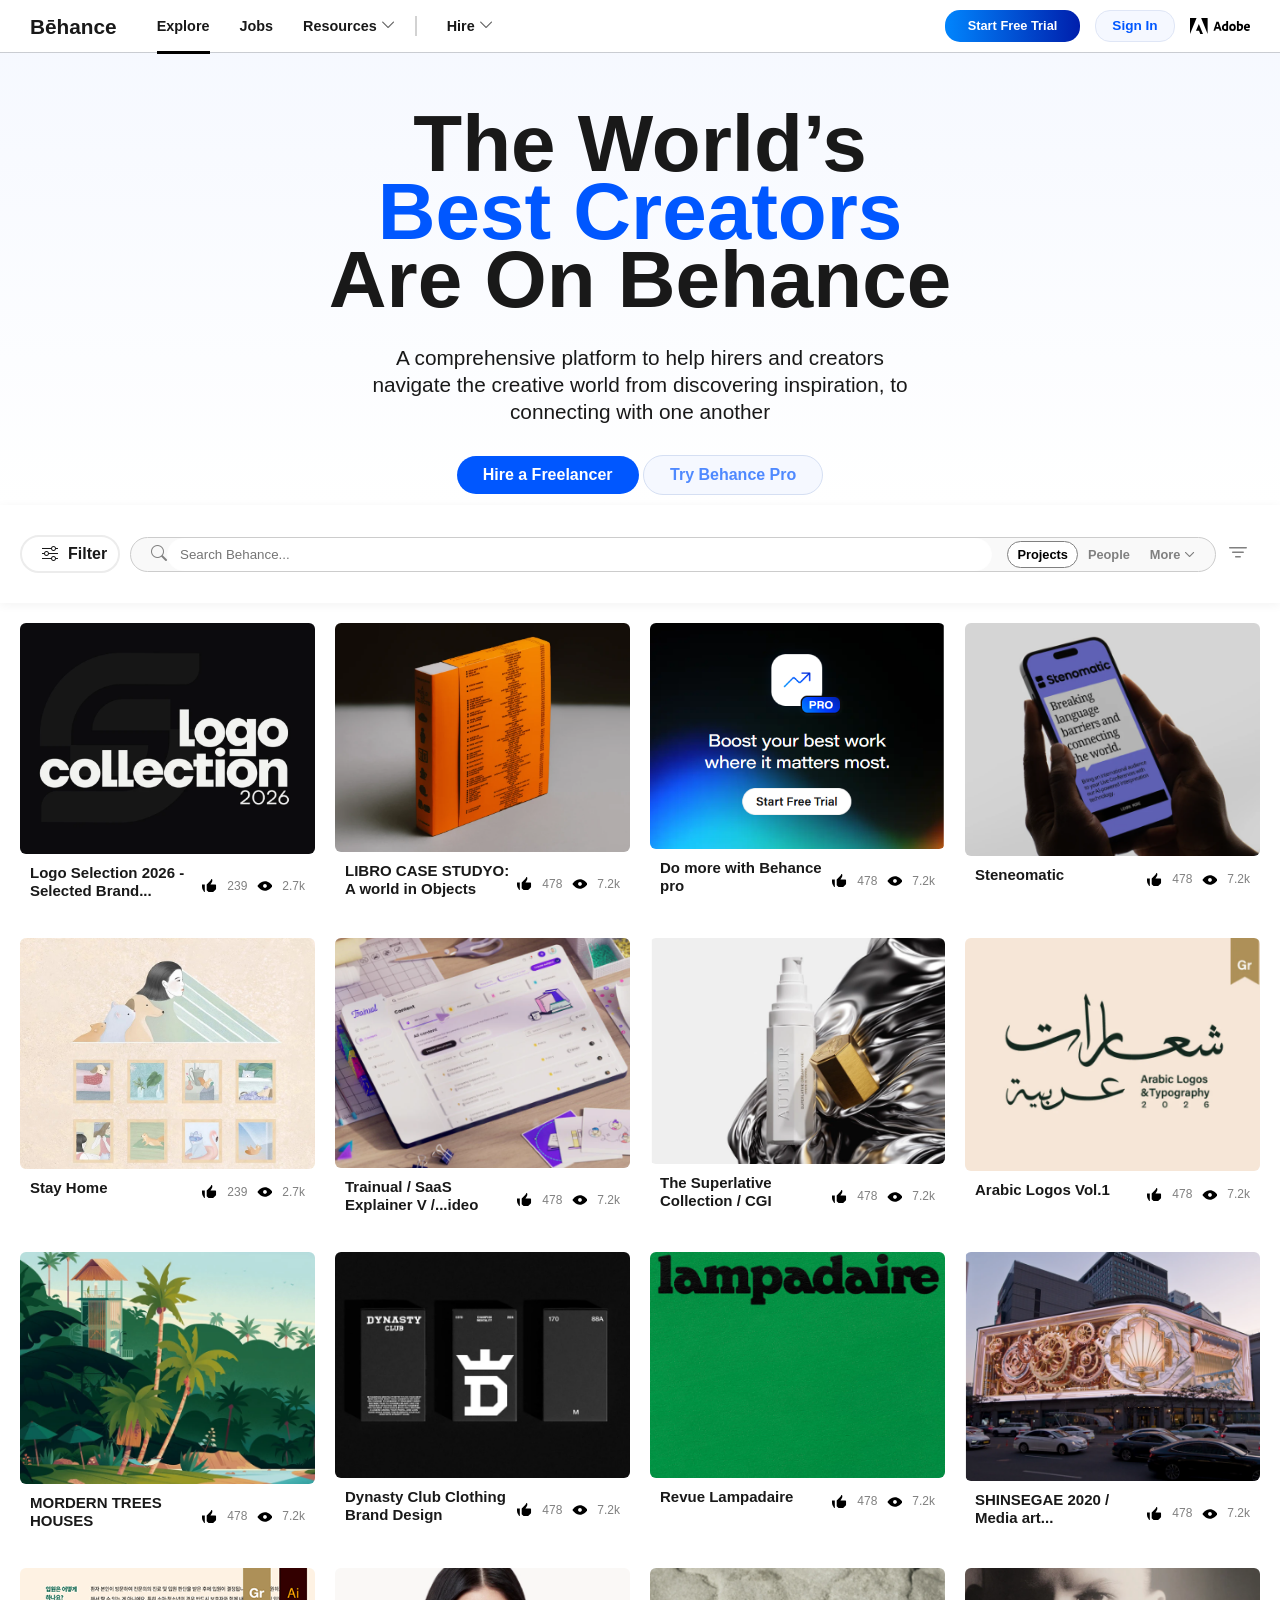
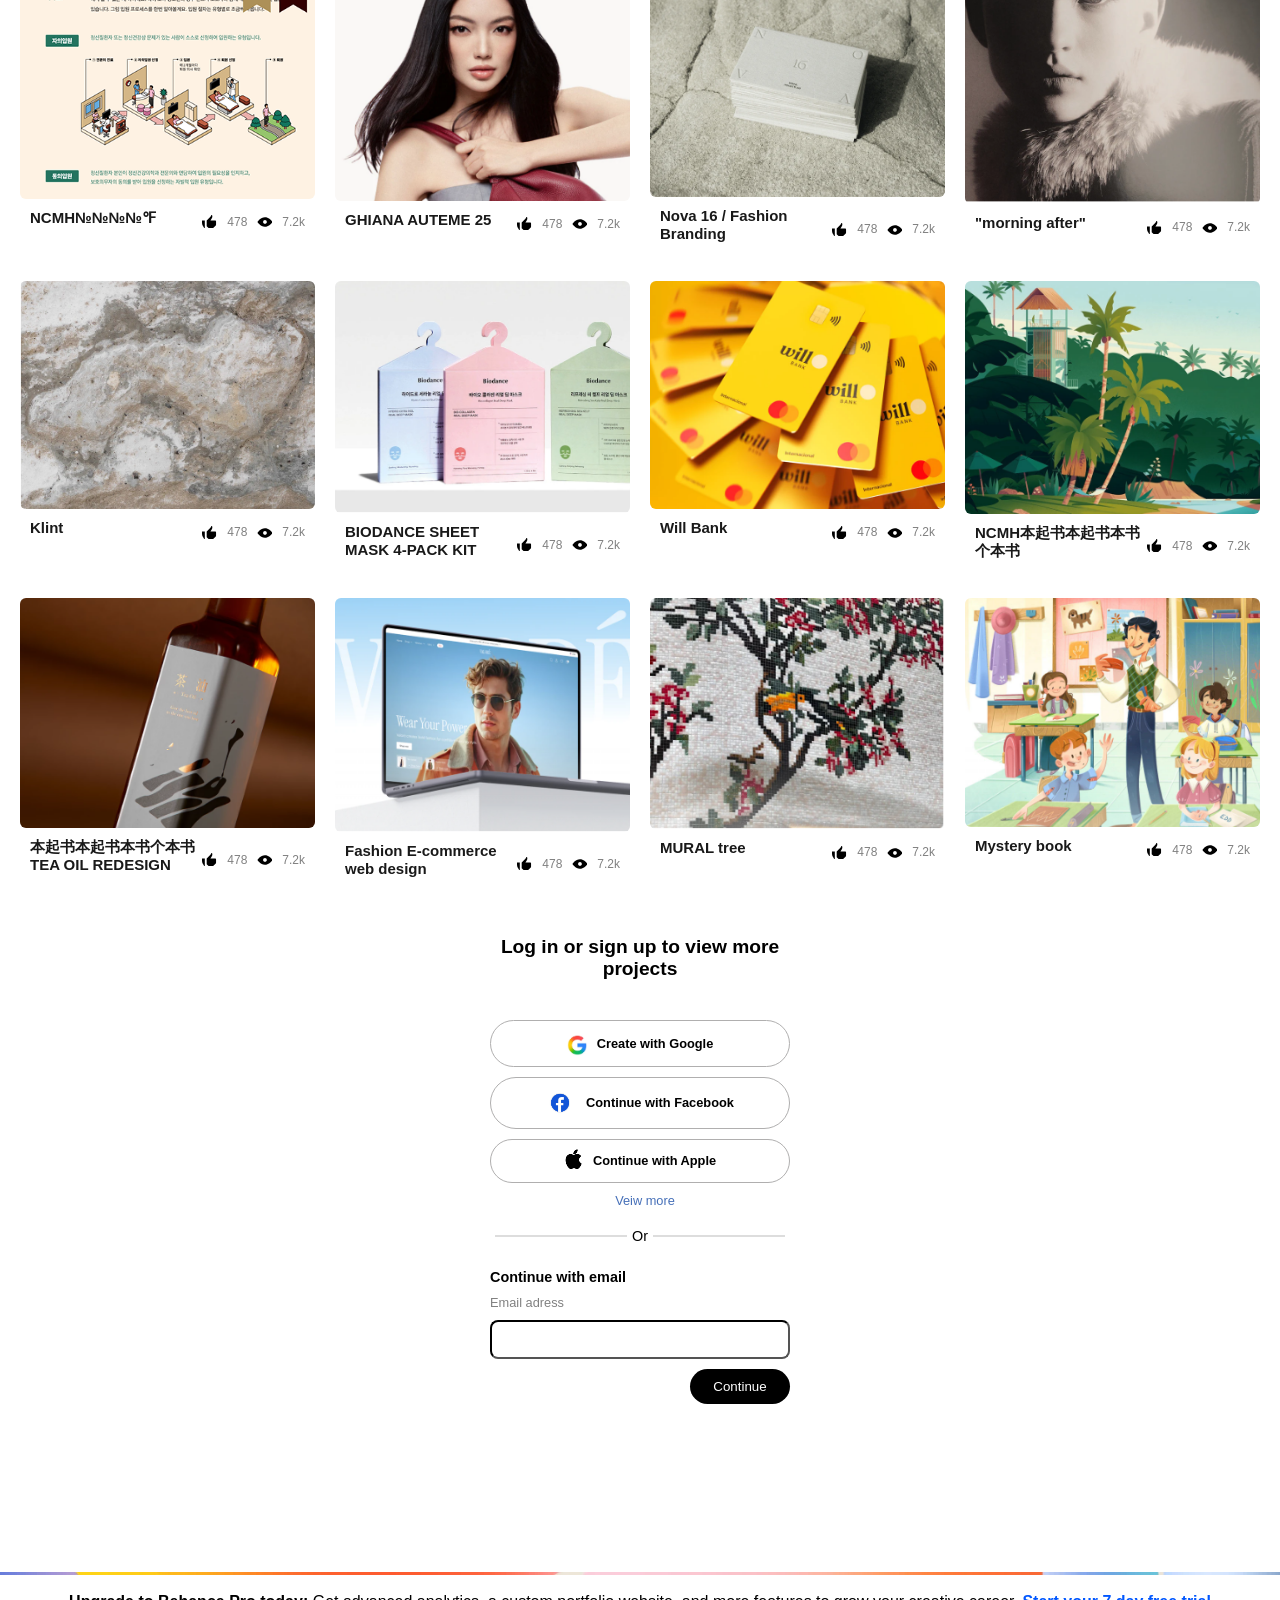
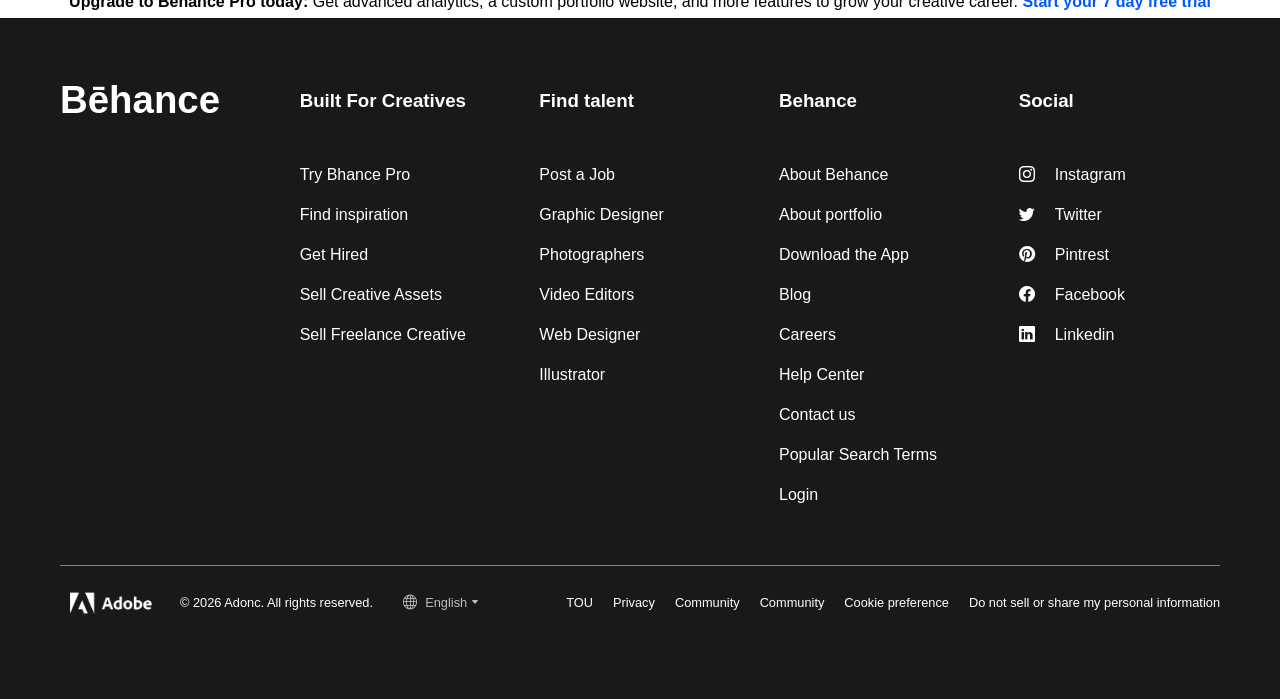
==== commit eab299e9: "all" ====
--- a/index.html
+++ b/index.html
@@ -1,4 +1,4 @@
-<!DOCTYPE html>
+﻿<!DOCTYPE html>
 <html lang="en">
 
 <head>
@@ -7,7 +7,7 @@
     <meta name="viewport" content="width=device-width, initial-scale=1.0">
     <link rel="icon" type="image/svg+xml" href="./Multimedia/images/title icon.png">
     <link rel="stylesheet" href="https://cdn.jsdelivr.net/npm/bootstrap-icons@1.13.1/font/bootstrap-icons.min.css">
-    <title>Behance</title>
+    <title>Showcase, Discover and Hire Creatives</title>
 </head>
 
 <body>
@@ -15,9 +15,10 @@
     <!-- Header -->
     <header>
         <div class="container">
-            <span class="Be"><i class="bi bi-list"></i>
+            <a href="./html/overview.html" class="Be"><i class="bi bi-list"></i>
                 <h3>Bē</h3>
-            </span>
+            </a>
+            </a>
             <h2><a class="behance" href="https://www.behance.net/">Bēhance</a></h2>
 
             <nav class="nav-links">
@@ -28,11 +29,12 @@
                     <!-- Drop-1 -->
                     <div class="drop-down margin">
                         <div class="drop-wrap">
-                            <a class="Resources" href="#">Resources <i class="bi-chevron-down"></i></a>
+                            <a class="Resources" href="./html/overview.html">Resources <i
+                                    class="bi-chevron-down"></i></a>
                             <div class="drop1">
                                 <h3>Overview</h3>
                                 <h3>Career guides</h3>
-                                <a href="./html/commisioned.html"><h3>Commisioned Projects</h3></a>
+                                <h3>Commisioned Projects</h3>
                                 <h3>Creative Apprentice</h3>
                             </div>
                         </div>
@@ -67,8 +69,8 @@
         <!-- Head-right -->
         <div class="start">
             <button class="bttn1"><a href="./html/signin-page.html">Start Free Trial</a></button>
-            <button class="bttn2">Sign In</button>
-
+            <a href="./html/signin-page.html"><button class="bttn2">Sign In</button>
+            </a>
             <div class="adobe drop-down">
                 <div class="drop-wrap vbg">
                     <img src="./Multimedia/images/adobe.svg" alt="">
@@ -159,8 +161,8 @@
                     <a class="bar-hover" href="#">People</a>
                     <a class="bar-hover" href="#">Assets</a>
                     <a class="bar-hover" href="#">Images</a>
-                    <a class="people" href="">People</a>
-                    <a class="more" href="">More <i class="bi-chevron-down"></i></a>
+                    <a class="people" href="#">People</a>
+                    <a class="more" href="#">More <i class="bi-chevron-down"></i></a>
                     <i class="cloud bi bi-cloud-upload"></i>
                     <i class="bi-chevron-down chevron"></i>
                 </div>
@@ -188,7 +190,8 @@
         <!-- Image-slider -->
         <div class="gallery">
             <div class="album-one">
-                <h4><img src="[data-uri]...U9ImV2ZW5vZGQiPjwvcGF0aD48IS0tXS0tPjwvZz48L3N2Zz4=" alt="">For you</h4>
+                <h4><img src="[data-uri]...U9ImV2ZW5vZGQiPjwvcGF0aD48IS0tXS0tPjwvZz48L3N2Zz4="
+                        alt="">For you</h4>
             </div>
 
             <div class="album-two">
@@ -598,6 +601,7 @@
     </div>
 
     <!-- sign in options -->
+
     <div class="signin-options">
         <h2>Log in or sign up to view more projects</h2>
 
@@ -632,108 +636,109 @@
     </div>
 
     <div class="position">
-    <!-- line -->
-      <div class="Line">
-        <img src="./Multimedia/images/creator-pro-upsell-banner-border.webp" alt="">
-
-        <div class="Upgrade">
-            <h4><span class="bold">Upgrade to Behance Pro today:</span> <span class="light">Get advanced analytics, a
-                    custom
-                    portfolio website, and more features to grow your creative career.
-                </span><span class="blue">Start your 7 day free trial</span></h4>
-        </div>
+        <!-- line -->
+        <div class="Line">
+            <img src="./Multimedia/images/creator-pro-upsell-banner-border.webp" alt="">
+
+            <div class="Upgrade">
+                <h4><span class="bold">Upgrade to Behance Pro today:</span> <span class="light">Get advanced analytics,
+                        a
+                        custom
+                        portfolio website, and more features to grow your creative career.
+                    </span><span class="blue">Start your 7 day free trial</span></h4>
+            </div>
+        </div>
+
+        <!-- FOOTER -->
+        <footer>
+            <div class="foot">
+
+                <div class="column">
+                    <h1>Bēhance</h1>
+                </div>
+
+                <div class="col">
+                    <h3>Built For Creatives</h3>
+                    <p>Try Bhance Pro</p>
+                    <p>Find inspiration</p>
+                    <p>Get Hired</p>
+                    <p>Sell Creative Assets</p>
+                    <p>Sell Freelance Creative</p>
+                </div>
+
+                <div class="col">
+                    <h3>Find talent</h3>
+                    <p>Post a Job</p>
+                    <p>Graphic Designer</p>
+                    <p>Photographers</p>
+                    <p>Video Editors</p>
+                    <p>Web Designer</p>
+                    <p>Illustrator</p>
+                </div>
+
+                <div class="col">
+                    <h3>Behance</h3>
+                    <p>About Behance</p>
+                    <p>About portfolio</p>
+                    <p>Download the App</p>
+                    <p>Blog</p>
+                    <p>Careers</p>
+                    <p><a href="./html/help-centre.html" style="color: white; text-decoration: none;">Help Center</a>
+                    </p>
+                    <p>Contact us</p>
+                    <p>Popular Search Terms</p>
+                    <p>Login</p>
+                </div>
+
+                <div class="col">
+                    <div class="social">
+                        <h3>Social</h3>
+                        <p><i class="bi bi-instagram"></i>Instagram</p>
+                        <p><i class="bi bi-twitter"></i>Twitter</p>
+                        <p><i class="bi bi-pinterest"></i>Pintrest</p>
+                        <p><i class="bi bi-facebook"></i>Facebook</p>
+                        <p><i class="bi bi-linkedin"></i>Linkedin</p>
+                    </div>
+                </div>
+            </div>
+            <div class="footer-down">
+                <div class="row-1">
+                    <img src="./Multimedia/images/adobe whitr.png" alt="">
+                    <h4>© 2026 Adonc. All rights reserved.</h4>
+                </div>
+
+                <div class="row">
+                    <div class="footer-drop">
+                        <i class="bi bi-globe"></i>
+                        <div class="footer-select-wrap">
+                            <select name="language" id="language">
+                                <option value="en-us">English</option>
+                                <option value="cs">Cestina</option>
+                                <option value="de">Deutsch</option>
+                                <option value="es">Espanol</option>
+                                <option value="fr">Francais</option>
+                                <option value="it">Italiano</option>
+                                <option value="nl">Nederlands</option>
+                                <option value="pl">Polski</option>
+                                <option value="pt-br">Portugues (Brasil)</option>
+                                <option value="sv">Svenska</option>
+                                <option value="tr">Turkce</option>
+                            </select>
+                            <i class="bi bi-caret-down-fill" aria-hidden="true"></i>
+                        </div>
+                    </div>
+                    <div class="TOU">
+                        <h4>TOU</h4>
+                        <h4>Privacy</h4>
+                        <h4>Community</h4>
+                        <h4>Community</h4>
+                        <h4 class="cook">Cookie preference</h4>
+                        <h4 class="do">Do not sell or share my personal information</h4>
+                    </div>
+                </div>
+            </div>
+        </footer>
     </div>
-
-    <!-- FOOTER -->
-    <footer>
-        <div class="foot">
-
-            <div class="column">
-                <h1>Bēhance</h1>
-            </div>
-
-            <div class="col">
-                <h3>Built For Creatives</h3>
-                <p>Try Bhance Pro</p>
-                <p>Find inspiration</p>
-                <p>Get Hired</p>
-                <p>Sell Creative Assets</p>
-                <p>Sell Freelance Creative</p>
-            </div>
-
-            <div class="col">
-                <h3>Find talent</h3>
-                <p>Post a Job</p>
-                <p>Graphic Designer</p>
-                <p>Photographers</p>
-                <p>Video Editors</p>
-                <p>Web Designer</p>
-                <p>Illustrator</p>
-            </div>
-
-            <div class="col">
-                <h3>Behance</h3>
-                <p>About Behance</p>
-                <p>About portfolio</p>
-                <p>Download the App</p>
-                <p>Blog</p>
-                <p>Careers</p>
-                <p><a href="./html/help-centre.html" style="color: white; text-decoration: none;">Help Center</a></p>
-                <p>Contact us</p>
-                <p>Popular Search Terms</p>
-                <p>Login</p>
-            </div>
-
-            <div class="col">
-                <div class="social">
-                    <h3>Social</h3>
-                    <p><i class="bi bi-instagram"></i>Instagram</p>
-                    <p><i class="bi bi-twitter"></i>Twitter</p>
-                    <p><i class="bi bi-pinterest"></i>Pintrest</p>
-                    <p><i class="bi bi-facebook"></i>Facebook</p>
-                    <p><i class="bi bi-linkedin"></i>Linkedin</p>
-                </div>
-            </div>
-        </div>
-        <div class="footer-down">
-            <div class="row-1">
-                <img src="./Multimedia/images/adobe whitr.png" alt="">
-                <h4>© 2026 Adobe Inc. All rights reserved.</h4>
-            </div>
-
-            <div class="row">
-                <div class="footer-drop">
-                    <i class="bi bi-globe"></i>
-                    <div class="footer-select-wrap">
-                        <select name="language" id="language">
-                            <option value="en-us">English</option>
-                            <option value="cs">Cestina</option>
-                            <option value="de">Deutsch</option>
-                            <option value="es">Espanol</option>
-                            <option value="fr">Francais</option>
-                            <option value="it">Italiano</option>
-                            <option value="nl">Nederlands</option>
-                            <option value="pl">Polski</option>
-                            <option value="pt-br">Portugues (Brasil)</option>
-                            <option value="sv">Svenska</option>
-                            <option value="tr">Turkce</option>
-                        </select>
-                        <i class="bi bi-caret-down-fill" aria-hidden="true"></i>
-                    </div>
-                </div>
-                <div class="TOU">
-                    <h4>TOU</h4>
-                    <h4>Privacy</h4>
-                    <h4>Community</h4>
-                    <h4>Community</h4>
-                    <h4 class="cook">Cookie preference</h4>
-                    <h4 class="do">Do not sell or share my personal information</h4>
-                </div>
-            </div>
-        </div>
-    </footer>
-
-  </div>
 </body>
 
-</html>
+</html>
--- a/Css/behance.css
+++ b/Css/behance.css
@@ -51,6 +51,8 @@
 /*  */
 
 .Be {
+    text-decoration: none;
+    color: #000;
     display: none;
     font-family: "Acumin Pro", "Helvetica Neue", Helvetica, Arial, sans-serif;
 }
@@ -157,9 +159,11 @@
 .nav-links .drop-down:hover .drop1 {
     display: block;
 }
-.drop1 a{
+
+.drop1 a {
     font-size: 12px;
 }
+
 .drop1 h3:hover {
     color: rgb(23, 79, 192);
 }
@@ -196,6 +200,7 @@
 .nav-links .drop-down:hover .drop2 {
     display: block;
 }
+
 /* .drop1::before,
 .drop2::before {
     content: "";
@@ -238,7 +243,7 @@
 }
 
 
-.bttn1{
+.bttn1 {
     font-family: acumin-pro, "Acumin Pro", "Helvetica Neue", Helvetica, Arial, sans-serif;
     font-size: 0.8rem;
     font-weight: 600;
@@ -252,7 +257,7 @@
     cursor: pointer;
 }
 
-.bttn1 a{
+.bttn1 a {
     text-decoration: none;
     color: white;
 }
@@ -290,26 +295,6 @@
     position: relative;
 }
 
-/* .adobe::after {
-    content: "";
-    position: absolute;
-    top: 100%;
-    right: 0;
-    width: 420px;
-    height: 14px;
-} */
-
-/* .menu-box::before {
-    content: '';
-    position: absolute;
-    top: -10px;
-    left: 90px;
-    border-left: 9px solid transparent;
-    border-right: 9px solid transparent;
-    border-bottom: solid white;
-    z-index: -1;
-} */
-
 .menu-box {
     display: none;
     width: 420px;
@@ -338,9 +323,11 @@
     background: rgb(222, 232, 255);
     cursor: pointer;
 }
-.menu-box .menu-item{
+
+.menu-box .menu-item {
     margin-top: 9px;
 }
+
 .left {
     display: flex;
     gap: 20px;
@@ -387,14 +374,13 @@
 
 .hero {
     background: linear-gradient(to bottom, rgb(245, 248, 255), rgb(255, 255, 255));
-    /* background-image: url(../Multimedia/Creative\ array\ of\ diverse\ visuals.png); */
     margin-top: 10px;
     text-align: center;
     z-index: 10;
     display: flex;
     flex-direction: column;
     gap: 30px;
-    padding: 10px ;
+    padding: 10px;
     padding-top: 90px;
 }
 
@@ -1347,10 +1333,12 @@
 .bottom-head img {
     width: 50px;
 }
-.position{
+
+.position {
     /* position: static; */
     /* top: 30px; */
 }
+
 .Line {
     width: 100%;
     padding-top: 150px;
@@ -1384,7 +1372,7 @@
     color: white;
     background-color: rgb(25, 25, 25);
     padding: 60px;
-
+    font-family: acumin-pro, "Acumin Pro", "Helvetica Neue", Helvetica, Arial, sans-serif;
 }
 
 .foot {
@@ -1434,8 +1422,7 @@
 .footer-down h4 {
     font-size: 0.8rem;
     font-weight: 100;
-    display: flex;
-    gap: 10px;
+    display: block;
 }
 
 .footer-down img {
@@ -1445,6 +1432,7 @@
 
 .row {
     display: flex;
+    align-items: center;
     text-align: left;
     gap: 20px;
 }
@@ -1455,7 +1443,7 @@
     gap: 8px;
 }
 
-.footer-drop > i {
+.footer-drop>i {
     font-size: 14px;
     color: rgb(189, 189, 189);
 }
@@ -1463,6 +1451,7 @@
 .TOU {
     display: flex;
     gap: 20px;
+    flex-wrap: wrap;
 }
 
 .footer-select-wrap {
@@ -1514,11 +1503,21 @@
     text-decoration: underline;
 }
 
+footer {
+    padding: clamp(28px, 5vw, 60px);
+}
+
+.foot {
+    grid-template-columns: repeat(auto-fit, minmax(170px, 1fr));
+    gap: clamp(20px, 3vw, 50px);
+}
+
 @media(max-width:1400px) {
-    .hero{
+    .hero {
         padding: 10px;
         padding-top: 100px;
     }
+
     .stick {
         position: sticky;
         z-index: 999;
@@ -1566,18 +1565,6 @@
         display: none;
     }
 
-    .foot {
-        display: grid;
-        grid-template-columns: repeat(5, 1fr);
-        gap: 50px;
-    }
-
-}
-
-@media(max-width:1200px) {
-    .footer-down {
-        flex-direction: column;
-    }
 }
 
 @media(max-width:1150px) {
@@ -1593,10 +1580,6 @@
     }
 
     .nav-links {
-        display: none;
-    }
-
-    .bttn2 {
         display: none;
     }
 
@@ -1653,29 +1636,11 @@
         grid-template-columns: repeat(3, 1fr);
     }
 
-    .footer-down img {
-        width: 50px;
-    }
-
-    .foot {
-        gap: 30px;
-    }
-
-    footer {
-        padding: 20px;
-    }
-
 }
 
 @media(max-width:962px) {
     .column {
         display: none;
-    }
-
-    .foot {
-        padding: 50px;
-        display: grid;
-        grid-template-columns: repeat(4, 1fr);
     }
 }
 
@@ -1684,26 +1649,6 @@
         margin: auto;
         width: 600px;
     }
-
-    .foot {
-        display: flex;
-        flex-wrap: nowrap;
-        gap: 35px;
-    }
-
-}
-
-@media(max-width:795px) {
-    .foot {
-        padding: 10px;
-        display: grid;
-        grid-template-columns: repeat(2, 1fr);
-    }
-
-    .TOU h4 {
-        font-size: 0.7rem;
-    }
-
 }
 
 @media(max-width:768px) {
@@ -1715,6 +1660,18 @@
     .hero p {
         font-size: 1rem;
         width: 400px;
+    }
+
+    .footer-down {
+        flex-direction: column;
+        align-items: flex-start;
+        gap: 14px;
+    }
+
+    .row {
+        flex-direction: column;
+        align-items: flex-start;
+        gap: 12px;
     }
 
 }
@@ -1773,22 +1730,6 @@
         display: none;
     }
 
-    .column {
-        display: block;
-    }
-
-    .foot {
-        text-align: center;
-        display: grid;
-        grid-template-columns: repeat(1, 1fr);
-    }
-
-    .social {
-        display: flex;
-        flex-direction: column;
-        align-items: center;
-    }
-
     .TOU .do {
         display: none;
     }
@@ -1842,16 +1783,14 @@
         text-align: center;
     }
 
-    .row {
-        display: grid;
-        grid-template-columns: repeat(1, 1fr);
-    }
-
-    .footer-drop {
-        margin-left: 150px;
-    }
-
-
+    .row-1 {
+        flex-wrap: wrap;
+        gap: 8px;
+    }
+
+    .TOU {
+        gap: 10px;
+    }
 }
 
 @media(max-width:400px) {
@@ -1877,21 +1816,15 @@
         width: 300px;
     }
 
+    .hero span {
+        display: block;
+    }
+
     .Upgrade {
         text-align: center;
     }
 
-    footer {
-        width: 100%;
-    }
-
-    .footer-down {
-        display: grid;
-        grid-template-columns: repeat(1, 1fr);
-    }
-
     .TOU .cook {
         display: none;
     }
-
-}
+}
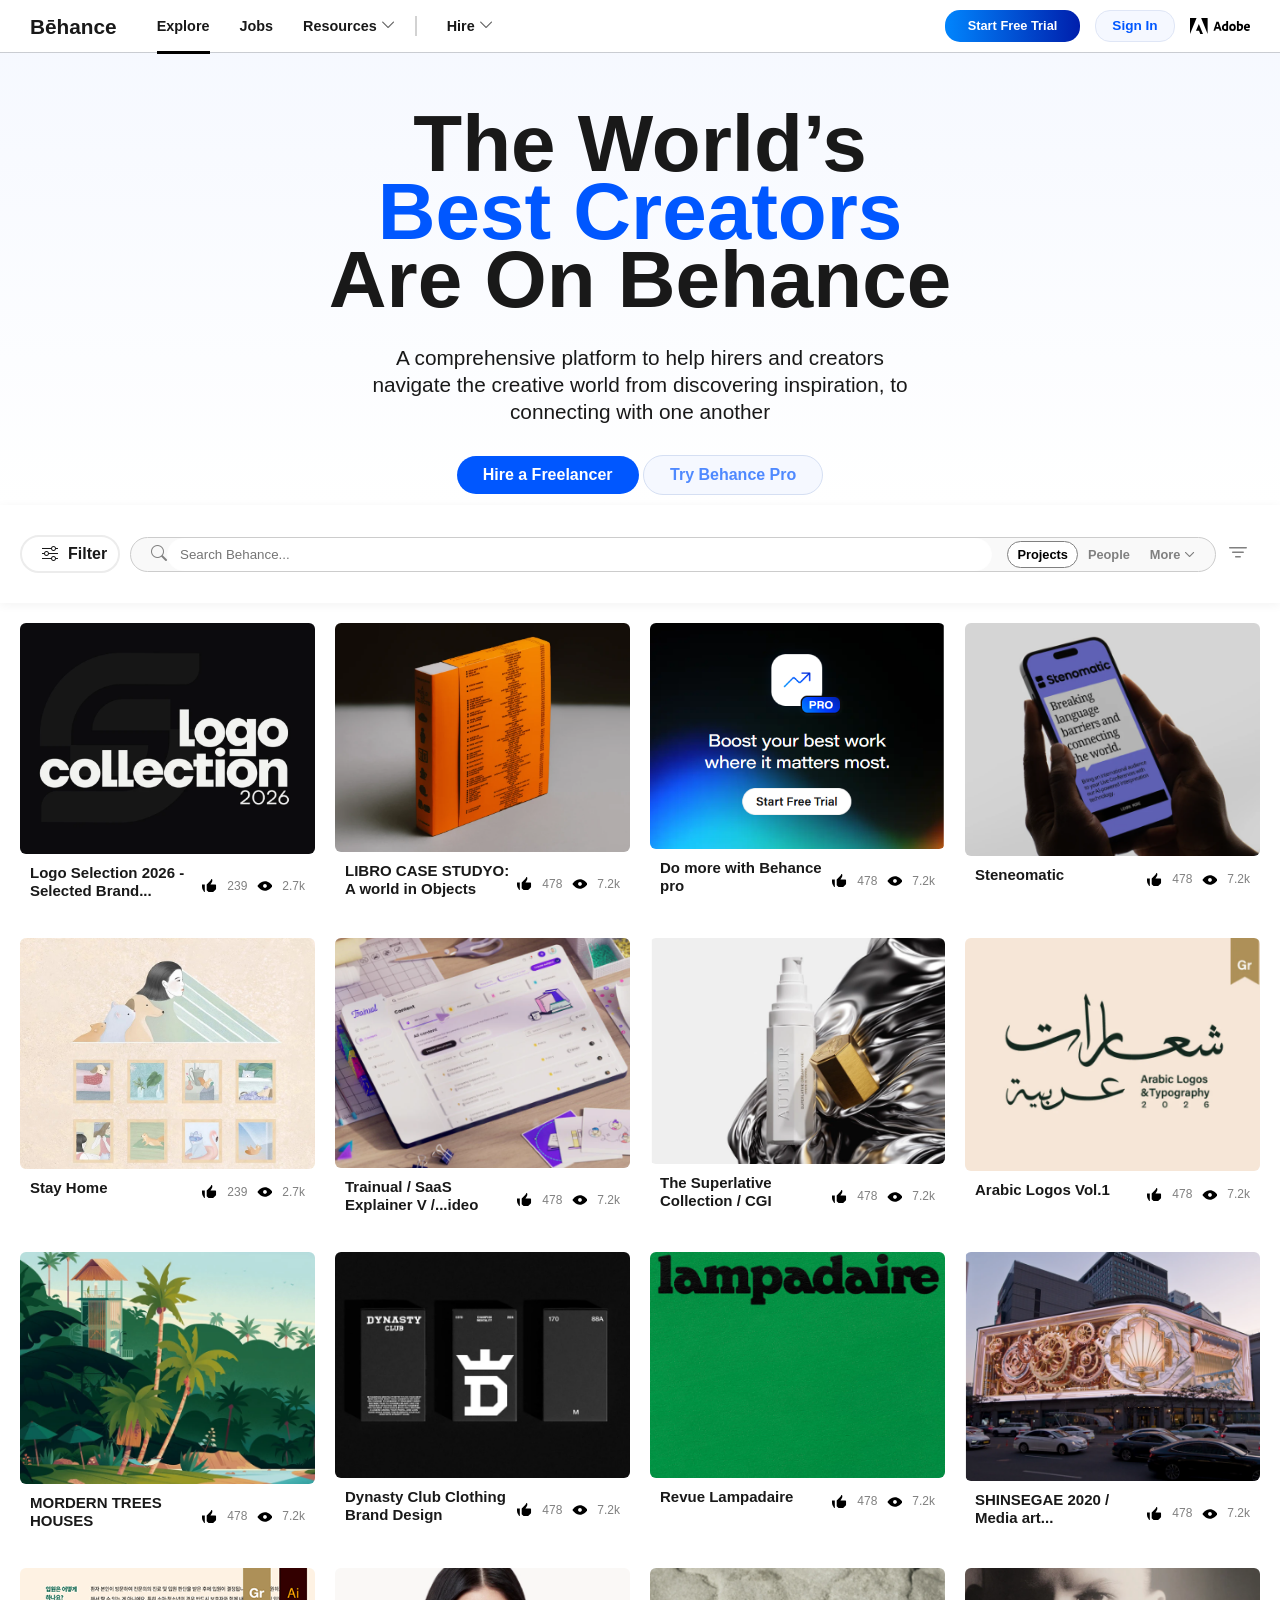
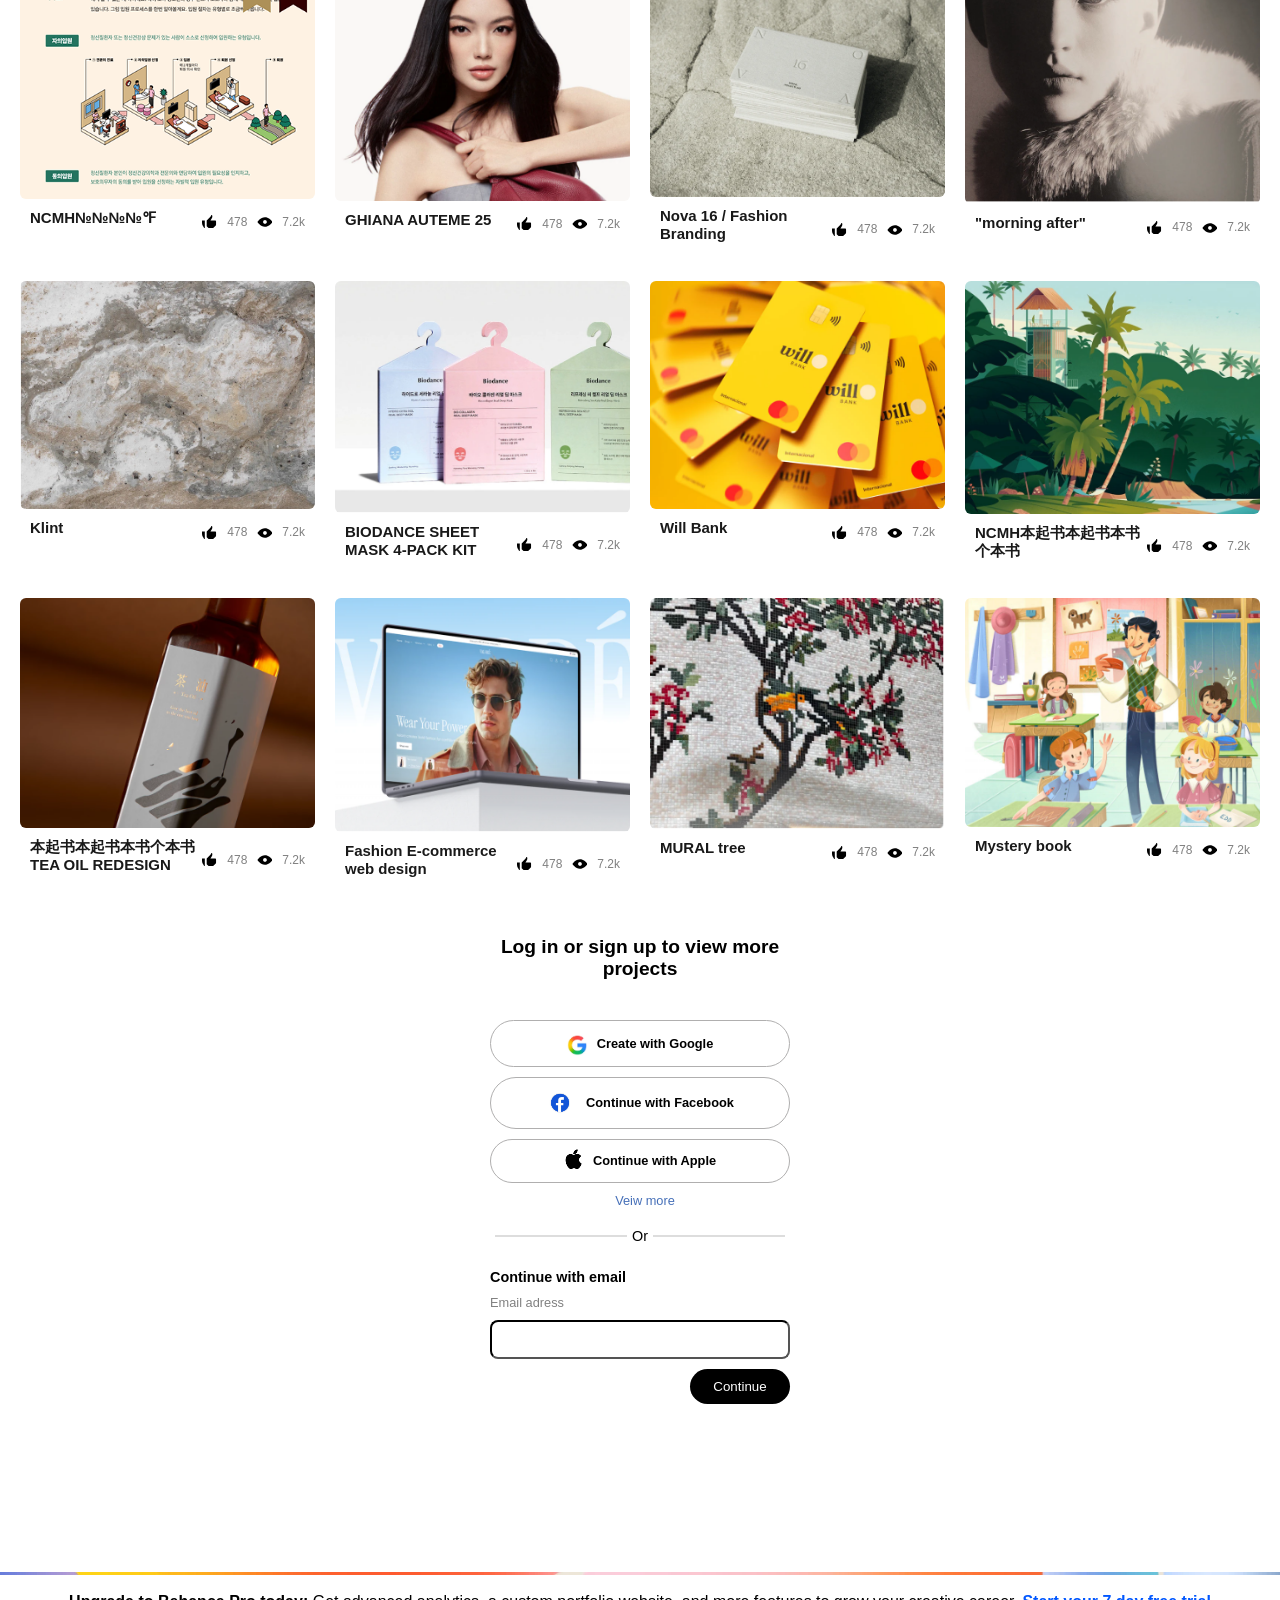
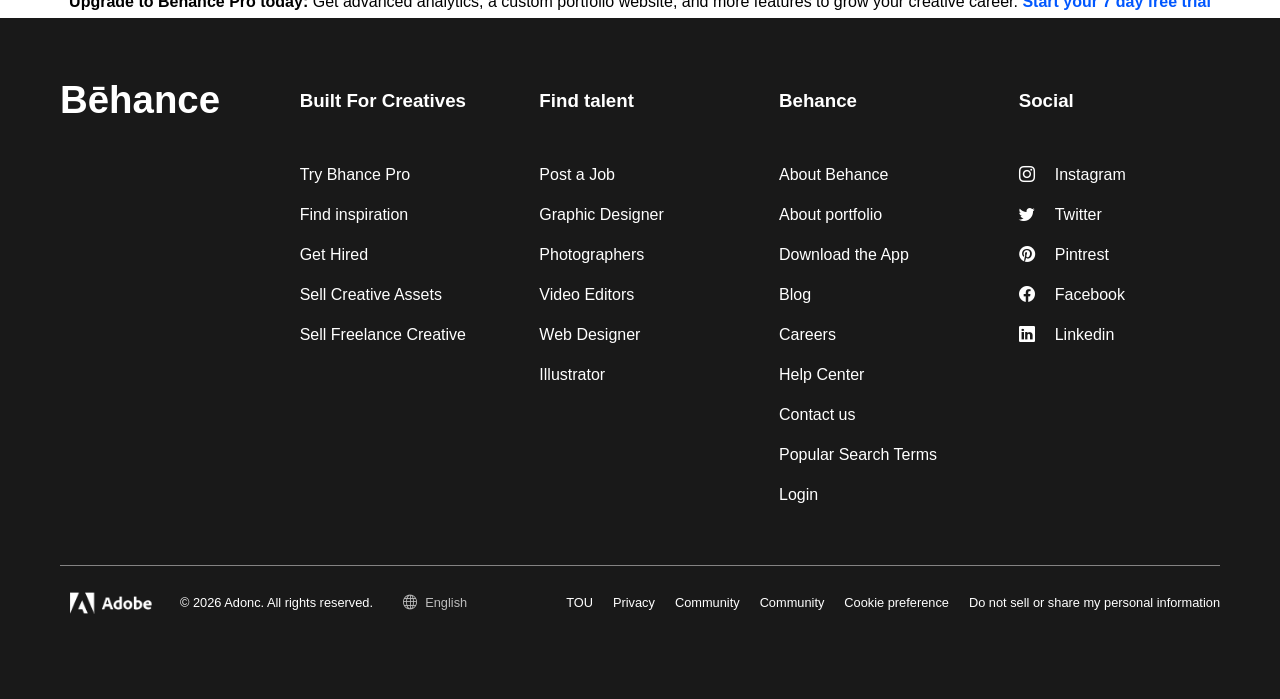
==== commit cbc587df: "all" ====
--- a/index.html
+++ b/index.html
@@ -724,8 +724,7 @@
                                 <option value="sv">Svenska</option>
                                 <option value="tr">Turkce</option>
                             </select>
-                            <i class="bi bi-caret-down-fill" aria-hidden="true"></i>
-                        </div>
+                            </div>
                     </div>
                     <div class="TOU">
                         <h4>TOU</h4>
--- a/Css/behance.css
+++ b/Css/behance.css
@@ -1655,6 +1655,7 @@
     .hero h2 {
         margin: auto;
         width: 500px;
+        font-size: 4rem;
     }
 
     .hero p {
@@ -1680,7 +1681,7 @@
 @media(max-width:650px) {
     .hero h2 {
         margin: auto;
-        width: 300px;
+        width: 500px;
     }
 
     .card-container {
@@ -1691,6 +1692,9 @@
 
 
 @media(max-width:600px) {
+      header{
+        padding: 10px 8px;
+    }
     .hero h2 {
         margin: auto;
         width: 500px;
@@ -1742,30 +1746,68 @@
 
     .hero h2 {
         font-size: 3.7rem;
-        line-height: 48px;
+        line-height: 58px;
         margin: auto;
-        width: 450px;
+        width: 100%;
+        max-width: 500px;
     }
 
     .hero p {
         font-size: 1.2rem;
-        width: 450px;
+        width: 100%;
     }
 }
 
 @media(max-width:450px) {
+      header{
+        padding: 10px 8px;
+    }
     .hero {
+        margin-top: 20px;
         align-items: center;
+        width: 100%;
     }
 
     .hero h2 {
+        font-size: 3.2rem;
+        line-height: 50px;
         margin: auto;
-        width: 250px;
+        max-width: 450px;
+        width: 100%;
     }
 
     .hero p {
-        width: 350px;
+
         font-size: 1.1rem;
+    }
+
+
+    .card-container {
+        display: grid;
+        grid-template-columns: repeat(1, 1fr);
+    }
+
+    .Upgrade {
+        text-align: center;
+    }
+
+    .row-1 {
+        flex-wrap: wrap;
+        gap: 8px;
+    }
+
+    .TOU {
+        gap: 10px;
+    }
+}
+
+@media(max-width:400px) {
+    .hero h2{
+        width: 100%;
+    font-size: 3rem;
+}
+    .hero p {
+        width: 100%;
     }
 
     .hero-buttons {
@@ -1774,55 +1816,90 @@
         flex-direction: column;
     }
 
-    .card-container {
-        display: grid;
-        grid-template-columns: repeat(1, 1fr);
-    }
-
     .Upgrade {
         text-align: center;
     }
-
-    .row-1 {
-        flex-wrap: wrap;
-        gap: 8px;
-    }
-
-    .TOU {
-        gap: 10px;
-    }
-}
-
-@media(max-width:400px) {
+}
+
+@media(max-width:369px) {
+    .hero {
+        padding-top: 84px;
+        gap: 22px;
+    }
+
+    .hero h2 {
+        width: 100%;
+        max-width: 320px;
+        font-size: 2.55rem;
+        line-height: 1.05;
+    }
+
     .hero p {
-        width: 280px;
+        width: 100%;
+        max-width: 320px;
+        margin-top: 0;
+        font-size: 0.95rem;
+    }
+
+    .hero-buttons {
+        width: 100%;
+        max-width: 320px;
+        margin: 0 auto;
+    }
+
+    .bttn3,
+    .bttn4 {
+        width: 100%;
+        max-width: 200px;
+    margin: auto;    
+    }
+}
+
+@media(max-width:350px) {
+    header{
+        padding: 10px 8px;
+    }
+    .hero {
+        margin-top: 10px;
+        padding-top: 82px;
+        gap: 20px;
+    }
+
+    .hero h2 {
+        margin-top: 0;
+        font-size: 2.25rem;
+        margin: auto;
+        width: 100%;
+        max-width: 300px;
+        line-height: 1.05;
+    }
+
+    .hero p {
+        margin-top: 0;
+        width: 100%;
+        max-width: 300px;
+        font-size: 0.92rem;
+    }
+
+    .hero span {
+        display: block;
+    }
+
+    .hero-buttons {
+        width: 100%;
+        max-width: 300px;
+        margin: 0 auto;
+    }
+
+    .bttn3,
+    .bttn4 {
+        font-size: 13px;
+        width: 100%;
     }
 
     .Upgrade {
         text-align: center;
     }
-}
-
-@media(max-width:350px) {
-    .hero h2 {
-        font-size: 2.5rem;
-        margin: auto;
-        width: 300px;
-        line-height: 40px;
-    }
-
-    .hero p {
-        margin-top: -20px;
-        width: 300px;
-    }
-
-    .hero span {
-        display: block;
-    }
-
-    .Upgrade {
-        text-align: center;
-    }
 
     .TOU .cook {
         display: none;
